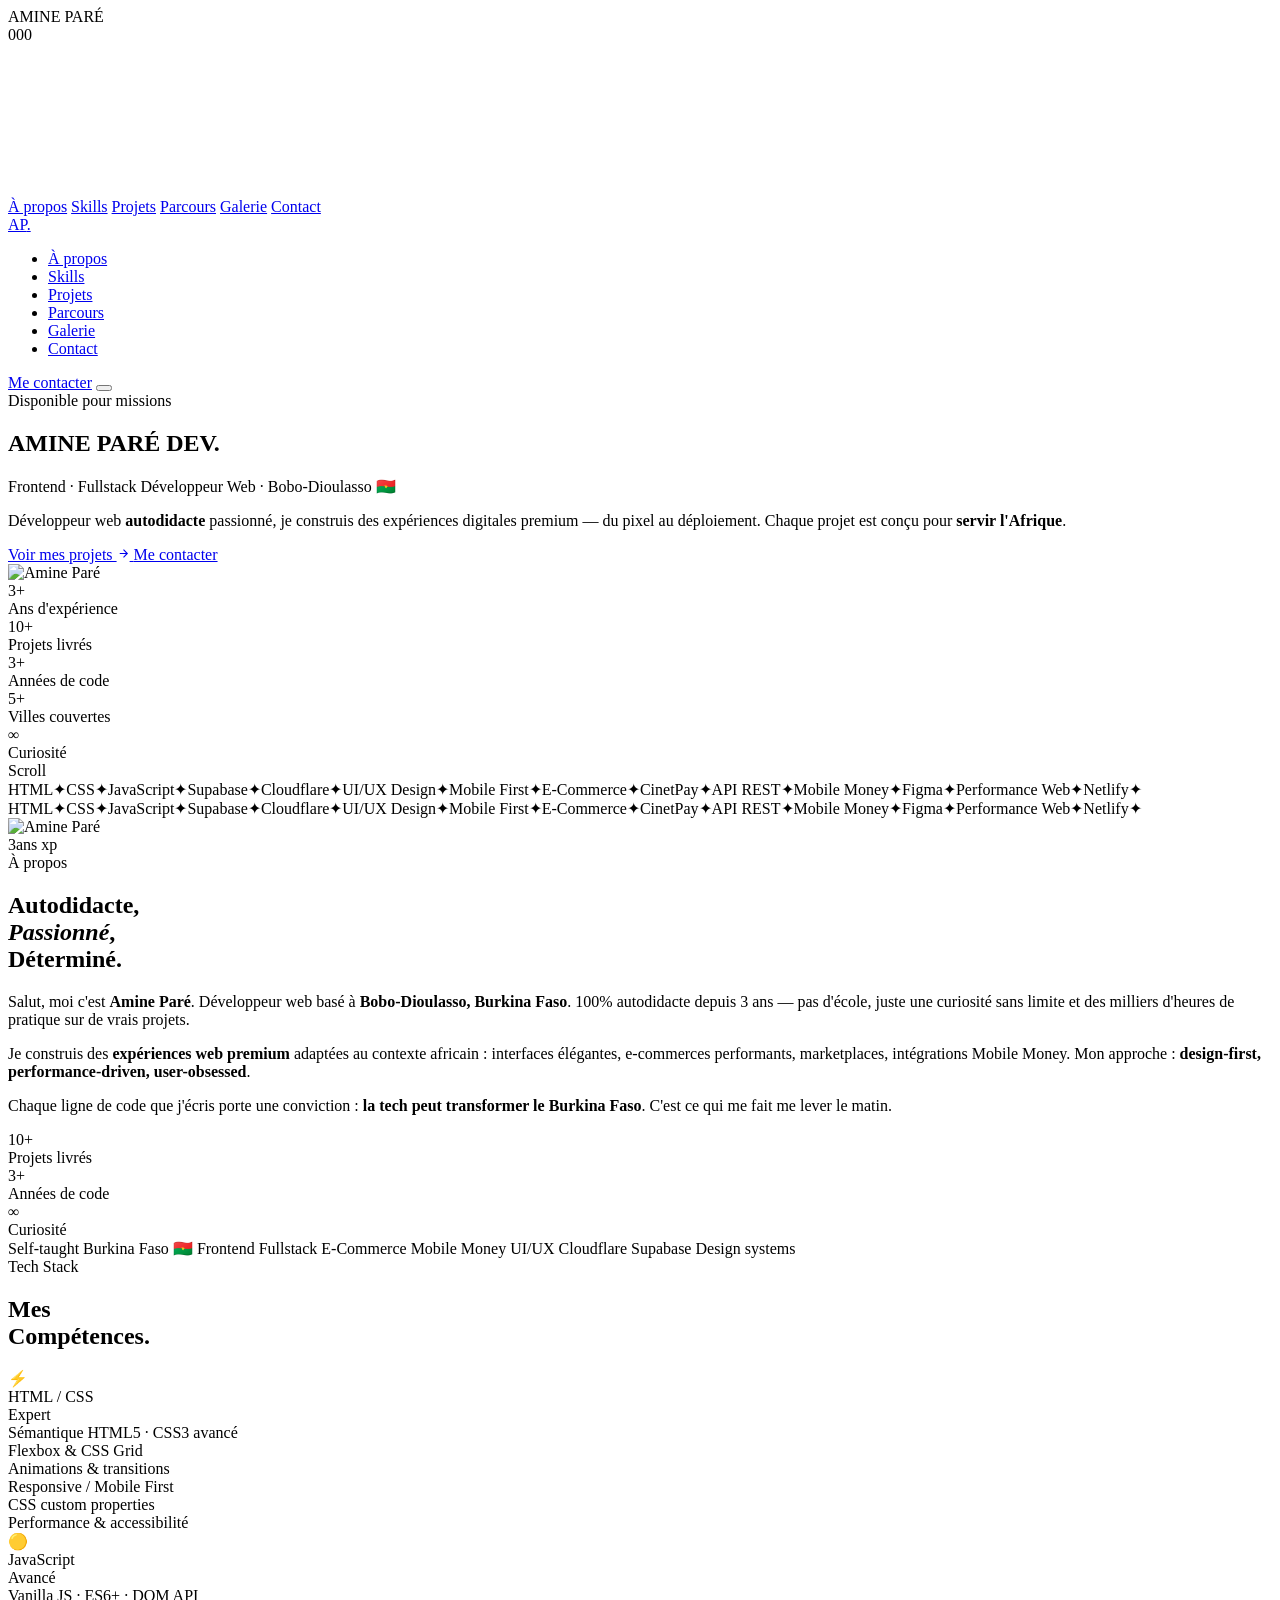
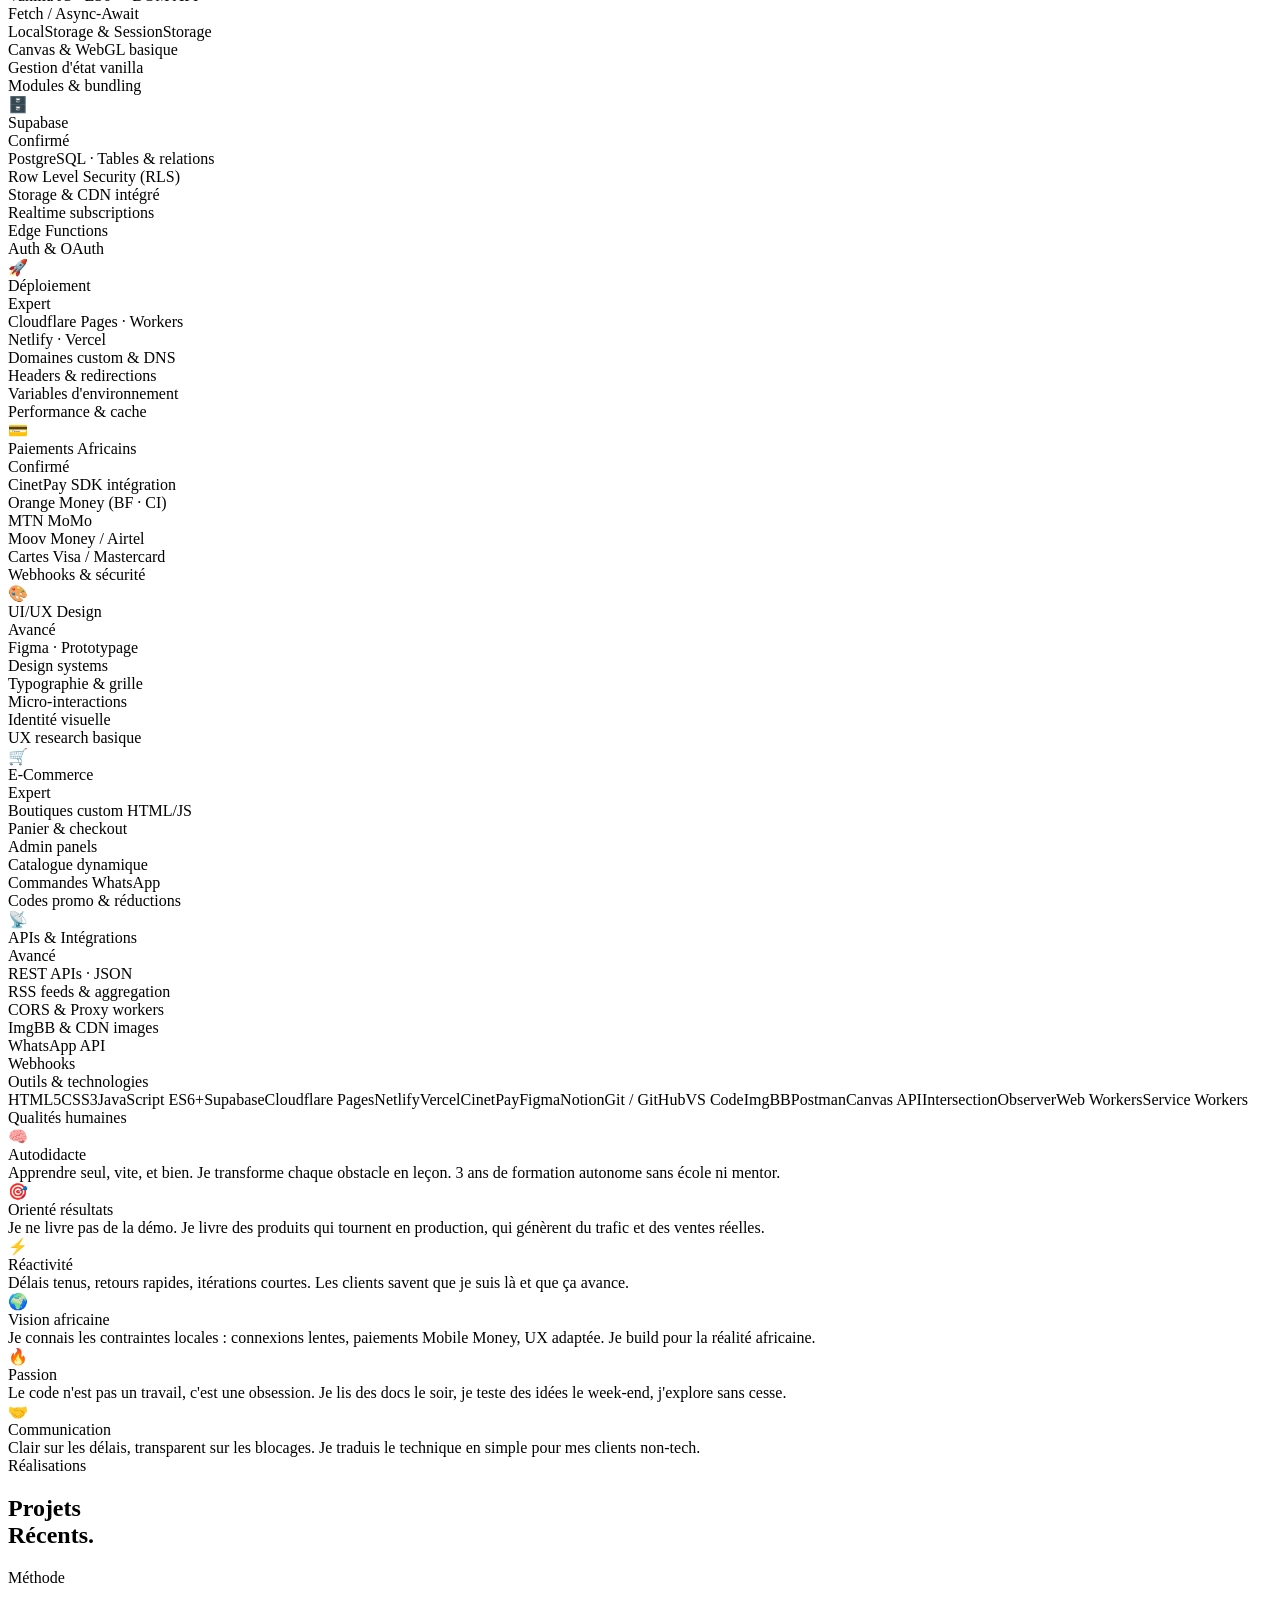
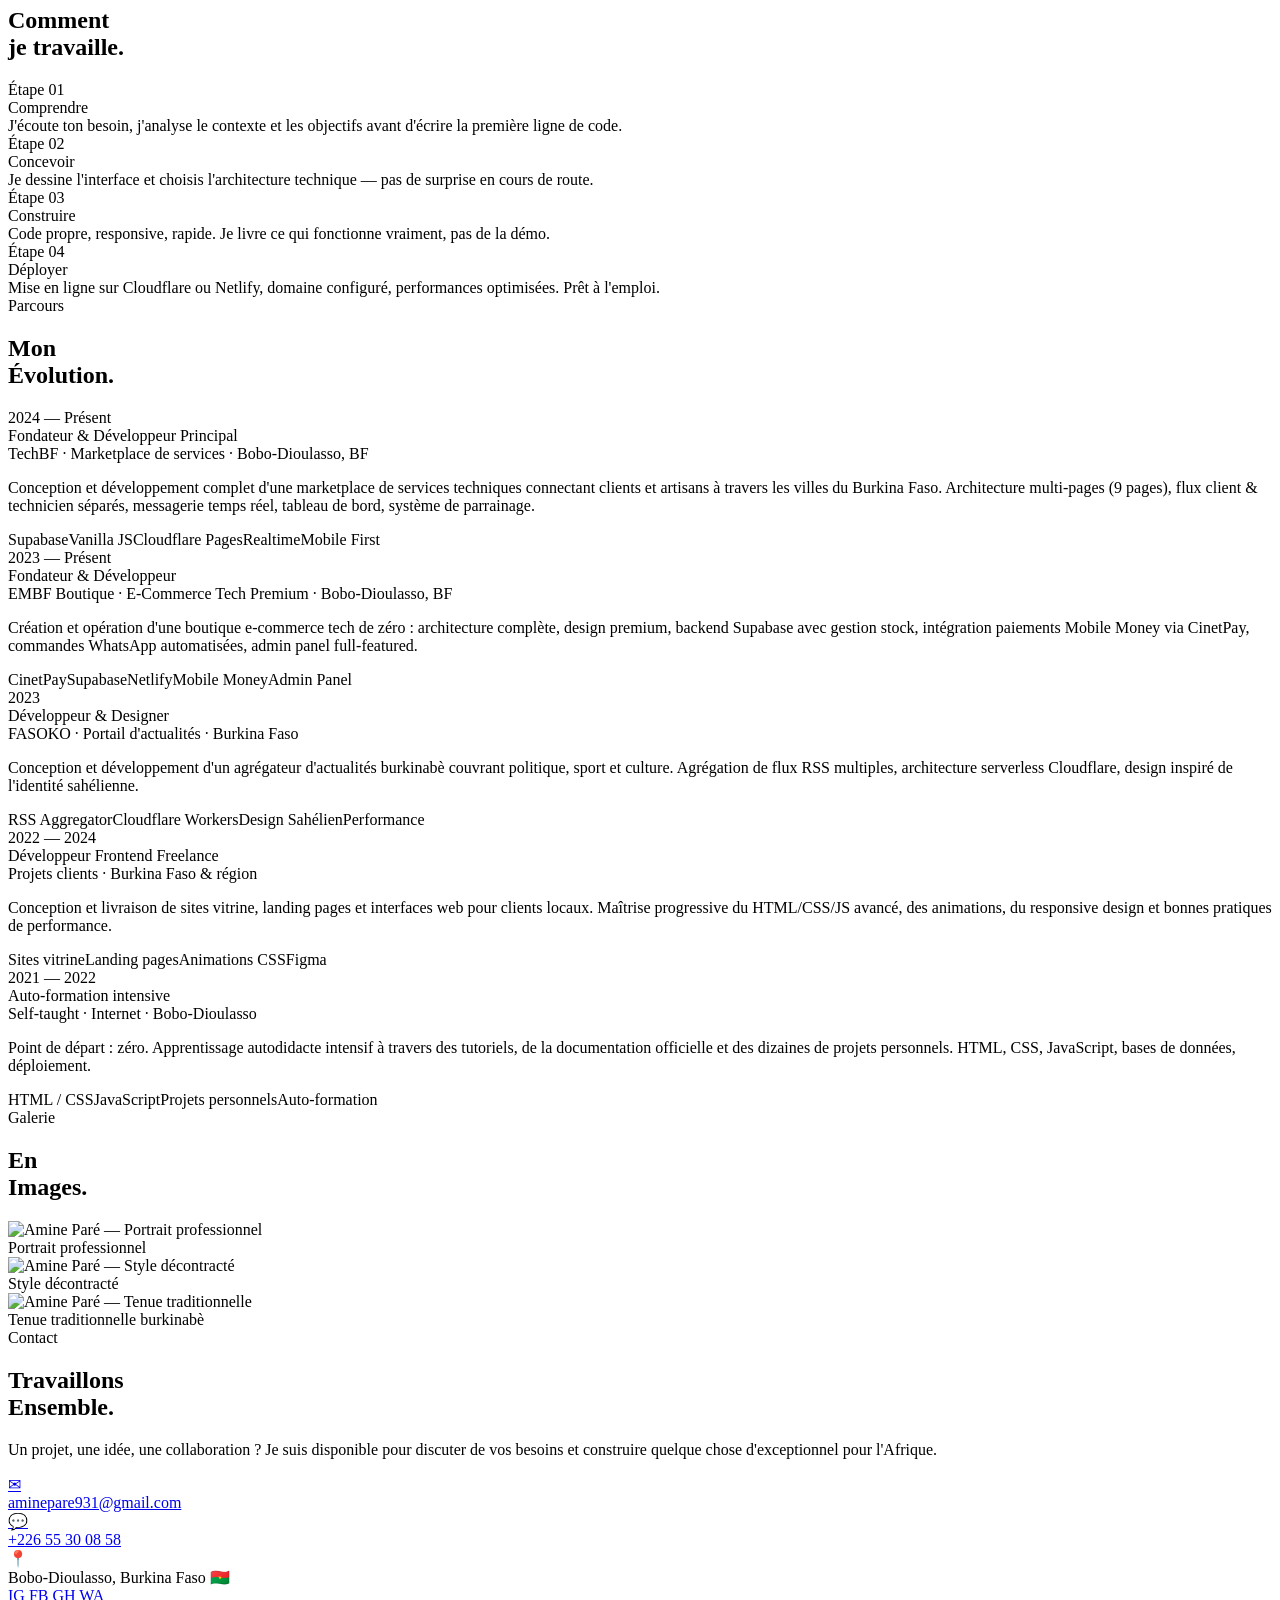
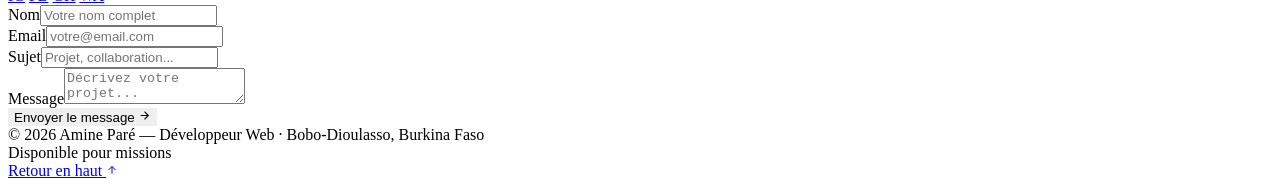
==== index.html @ 9f1f643d "Add files via upload" ====
<!DOCTYPE html>
<html lang="fr">
<head>
<meta charset="UTF-8"/>
<meta name="viewport" content="width=device-width, initial-scale=1.0"/>
<title>Amine Paré — Développeur Web · Bobo-Dioulasso</title>
<link rel="preconnect" href="https://fonts.googleapis.com">
<link href="https://fonts.googleapis.com/css2?family=Bebas+Neue&family=Cabinet+Grotesk:wght@400;700;800;900&family=DM+Mono:wght@400;500&display=swap" rel="stylesheet">
<link rel="stylesheet" href="css/style.css"/>
</head>
<body>

<!-- PROGRESS BAR -->
<div id="progress-bar"></div>

<!-- LOADER -->
<div id="loader">
  <div class="loader-name"><span>AMINE</span><span>&nbsp;PARÉ</span></div>
  <div class="loader-bar-wrap"><div class="loader-bar"></div></div>
  <div class="loader-num" id="loader-num">000</div>
</div>

<!-- VIDEO BG -->
<video id="video-bg" autoplay loop muted playsinline preload="auto">
  <source src="assets/bg.mp4" type="video/mp4"/>
</video>
<div id="video-overlay"></div>

<!-- MOBILE MENU -->
<div class="nav-mobile-menu" id="mobile-menu">
  <a href="#about" class="mob-link">À propos</a>
  <a href="#skills" class="mob-link">Skills</a>
  <a href="#projects" class="mob-link">Projets</a>
  <a href="#experience" class="mob-link">Parcours</a>
  <a href="#galerie" class="mob-link">Galerie</a>
  <a href="#contact" class="mob-link">Contact</a>
</div>

<!-- NAV -->
<nav id="navbar">
  <a href="#hero" class="nav-logo">AP<span>.</span></a>
  <ul class="nav-links">
    <li><a href="#about">À propos</a></li>
    <li><a href="#skills">Skills</a></li>
    <li><a href="#projects">Projets</a></li>
    <li><a href="#experience">Parcours</a></li>
    <li><a href="#galerie">Galerie</a></li>
    <li><a href="#contact">Contact</a></li>
  </ul>
  <a href="#contact" class="nav-cta">Me contacter</a>
  <button class="nav-hamburger" id="hamburger" aria-label="Menu">
    <span></span><span></span><span></span>
  </button>
</nav>

<!-- ══════════ HERO ══════════ -->
<section id="hero">
  <div class="hero-bg-grid"></div>
  <div class="hero-left">
    <div class="hero-chip"><span class="dot-pulse"></span>Disponible pour missions</div>
    <h1 class="hero-title">
      <span class="hero-title-line"><span class="hero-title-inner">AMINE</span></span>
      <span class="hero-title-line"><span class="hero-title-inner">PARÉ</span></span>
      <span class="hero-title-line"><span class="hero-title-inner">DEV.</span></span>
    </h1>
    <div class="hero-role">
      <span class="rtag">Frontend · Fullstack</span>
      Développeur Web · Bobo-Dioulasso 🇧🇫
    </div>
    <p class="hero-desc">
      Développeur web <b>autodidacte</b> passionné, je construis des expériences digitales premium — du pixel au déploiement. Chaque projet est conçu pour <b>servir l'Afrique</b>.
    </p>
    <div class="hero-ctas">
      <a href="#projects" class="btn-primary">
        Voir mes projets
        <svg width="13" height="13" fill="none" stroke="currentColor" stroke-width="2" viewBox="0 0 24 24"><path d="M5 12h14M12 5l7 7-7 7"/></svg>
      </a>
      <a href="#contact" class="btn-secondary">Me contacter</a>
    </div>
  </div>
  <div class="hero-right">
    <div class="hero-frame">
      <img src="assets/hero.jpg" alt="Amine Paré"/>
    </div>
  </div>
  <div class="hero-badge-float">
    <div class="hero-badge-num">3+</div>
    <div class="hero-badge-label">Ans d'expérience</div>
  </div>
  <div class="hero-stats">
    <div class="stat"><div class="num">10<span>+</span></div><div class="lbl">Projets livrés</div></div>
    <div class="stat"><div class="num">3<span>+</span></div><div class="lbl">Années de code</div></div>
    <div class="stat"><div class="num">5<span>+</span></div><div class="lbl">Villes couvertes</div></div>
    <div class="stat"><div class="num">∞</div><div class="lbl">Curiosité</div></div>
  </div>
  <div class="hero-scroll"><span>Scroll</span><div class="scroll-line"></div></div>
</section>

<!-- MARQUEE -->
<div class="marquee-wrap">
  <div class="marquee-track">
    <span>HTML</span><span class="sep">✦</span><span>CSS</span><span class="sep">✦</span><span>JavaScript</span><span class="sep">✦</span><span>Supabase</span><span class="sep">✦</span><span>Cloudflare</span><span class="sep">✦</span><span>UI/UX Design</span><span class="sep">✦</span><span>Mobile First</span><span class="sep">✦</span><span>E-Commerce</span><span class="sep">✦</span><span>CinetPay</span><span class="sep">✦</span><span>API REST</span><span class="sep">✦</span><span>Mobile Money</span><span class="sep">✦</span><span>Figma</span><span class="sep">✦</span><span>Performance Web</span><span class="sep">✦</span><span>Netlify</span><span class="sep">✦</span>
    <span>HTML</span><span class="sep">✦</span><span>CSS</span><span class="sep">✦</span><span>JavaScript</span><span class="sep">✦</span><span>Supabase</span><span class="sep">✦</span><span>Cloudflare</span><span class="sep">✦</span><span>UI/UX Design</span><span class="sep">✦</span><span>Mobile First</span><span class="sep">✦</span><span>E-Commerce</span><span class="sep">✦</span><span>CinetPay</span><span class="sep">✦</span><span>API REST</span><span class="sep">✦</span><span>Mobile Money</span><span class="sep">✦</span><span>Figma</span><span class="sep">✦</span><span>Performance Web</span><span class="sep">✦</span><span>Netlify</span><span class="sep">✦</span>
  </div>
</div>

<!-- ══════════ ABOUT ══════════ -->
<section id="about">
  <div class="about-grid">
    <div class="about-photo-wrap rv">
      <img class="about-photo-main" src="assets/about1.jpg" alt="Amine Paré"/>
      <div class="about-photo-deco"></div>
      <div class="about-badge"><span class="bn">3</span><span class="bl">ans xp</span></div>
    </div>
    <div class="about-text rv">
      <div class="section-label">À propos</div>
      <h2>Autodidacte,<br><em>Passionné</em>,<br>Déterminé.</h2>
      <p class="about-bio">Salut, moi c'est <strong>Amine Paré</strong>. Développeur web basé à <strong>Bobo-Dioulasso, Burkina Faso</strong>. <span class="pill">100% autodidacte</span> depuis 3 ans — pas d'école, juste une curiosité sans limite et des milliers d'heures de pratique sur de vrais projets.</p>
      <p class="about-bio">Je construis des <strong>expériences web premium</strong> adaptées au contexte africain : interfaces élégantes, e-commerces performants, marketplaces, intégrations Mobile Money. Mon approche : <strong>design-first, performance-driven, user-obsessed</strong>.</p>
      <p class="about-bio">Chaque ligne de code que j'écris porte une conviction : <strong>la tech peut transformer le Burkina Faso</strong>. C'est ce qui me fait me lever le matin.</p>
      <div class="about-stats">
        <div><div class="about-stat-num">10+</div><div class="about-stat-label">Projets livrés</div></div>
        <div><div class="about-stat-num">3+</div><div class="about-stat-label">Années de code</div></div>
        <div><div class="about-stat-num">∞</div><div class="about-stat-label">Curiosité</div></div>
      </div>
      <div class="about-tags">
        <span class="about-tag">Self-taught</span>
        <span class="about-tag">Burkina Faso 🇧🇫</span>
        <span class="about-tag">Frontend</span>
        <span class="about-tag">Fullstack</span>
        <span class="about-tag">E-Commerce</span>
        <span class="about-tag">Mobile Money</span>
        <span class="about-tag">UI/UX</span>
        <span class="about-tag">Cloudflare</span>
        <span class="about-tag">Supabase</span>
        <span class="about-tag">Design systems</span>
      </div>
    </div>
  </div>
</section>

<!-- ══════════ SKILLS ══════════ -->
<section id="skills">
  <div class="rv">
    <div class="section-label">Tech Stack</div>
    <h2 class="section-title">Mes<br>Compétences.</h2>
  </div>
  <div class="skills-grid">
    <div class="sk rv"><span class="sk-ic">⚡</span><div class="sk-n">HTML / CSS</div><div class="sk-level">Expert</div><div class="sk-l">Sémantique HTML5 · CSS3 avancé<br>Flexbox & CSS Grid<br>Animations & transitions<br>Responsive / Mobile First<br>CSS custom properties<br>Performance & accessibilité</div><div class="sk-bar-wrap"><div class="sk-bar" style="--w:95%"></div></div></div>
    <div class="sk rv"><span class="sk-ic">🟡</span><div class="sk-n">JavaScript</div><div class="sk-level">Avancé</div><div class="sk-l">Vanilla JS · ES6+ · DOM API<br>Fetch / Async-Await<br>LocalStorage & SessionStorage<br>Canvas & WebGL basique<br>Gestion d'état vanilla<br>Modules & bundling</div><div class="sk-bar-wrap"><div class="sk-bar" style="--w:87%"></div></div></div>
    <div class="sk rv"><span class="sk-ic">🗄️</span><div class="sk-n">Supabase</div><div class="sk-level">Confirmé</div><div class="sk-l">PostgreSQL · Tables & relations<br>Row Level Security (RLS)<br>Storage & CDN intégré<br>Realtime subscriptions<br>Edge Functions<br>Auth & OAuth</div><div class="sk-bar-wrap"><div class="sk-bar" style="--w:82%"></div></div></div>
    <div class="sk rv"><span class="sk-ic">🚀</span><div class="sk-n">Déploiement</div><div class="sk-level">Expert</div><div class="sk-l">Cloudflare Pages · Workers<br>Netlify · Vercel<br>Domaines custom & DNS<br>Headers & redirections<br>Variables d'environnement<br>Performance & cache</div><div class="sk-bar-wrap"><div class="sk-bar" style="--w:91%"></div></div></div>
    <div class="sk rv"><span class="sk-ic">💳</span><div class="sk-n">Paiements Africains</div><div class="sk-level">Confirmé</div><div class="sk-l">CinetPay SDK intégration<br>Orange Money (BF · CI)<br>MTN MoMo<br>Moov Money / Airtel<br>Cartes Visa / Mastercard<br>Webhooks & sécurité</div><div class="sk-bar-wrap"><div class="sk-bar" style="--w:79%"></div></div></div>
    <div class="sk rv"><span class="sk-ic">🎨</span><div class="sk-n">UI/UX Design</div><div class="sk-level">Avancé</div><div class="sk-l">Figma · Prototypage<br>Design systems<br>Typographie & grille<br>Micro-interactions<br>Identité visuelle<br>UX research basique</div><div class="sk-bar-wrap"><div class="sk-bar" style="--w:84%"></div></div></div>
    <div class="sk rv"><span class="sk-ic">🛒</span><div class="sk-n">E-Commerce</div><div class="sk-level">Expert</div><div class="sk-l">Boutiques custom HTML/JS<br>Panier & checkout<br>Admin panels<br>Catalogue dynamique<br>Commandes WhatsApp<br>Codes promo & réductions</div><div class="sk-bar-wrap"><div class="sk-bar" style="--w:92%"></div></div></div>
    <div class="sk rv"><span class="sk-ic">📡</span><div class="sk-n">APIs & Intégrations</div><div class="sk-level">Avancé</div><div class="sk-l">REST APIs · JSON<br>RSS feeds & aggregation<br>CORS & Proxy workers<br>ImgBB & CDN images<br>WhatsApp API<br>Webhooks</div><div class="sk-bar-wrap"><div class="sk-bar" style="--w:83%"></div></div></div>
  </div>
  <div class="tools-section rv">
    <div class="tools-title">Outils & technologies</div>
    <div class="tools-grid">
      <span class="tool-pill featured">HTML5</span><span class="tool-pill featured">CSS3</span><span class="tool-pill featured">JavaScript ES6+</span><span class="tool-pill featured">Supabase</span><span class="tool-pill featured">Cloudflare Pages</span><span class="tool-pill">Netlify</span><span class="tool-pill">Vercel</span><span class="tool-pill featured">CinetPay</span><span class="tool-pill">Figma</span><span class="tool-pill">Notion</span><span class="tool-pill">Git / GitHub</span><span class="tool-pill">VS Code</span><span class="tool-pill">ImgBB</span><span class="tool-pill">Postman</span><span class="tool-pill">Canvas API</span><span class="tool-pill">IntersectionObserver</span><span class="tool-pill">Web Workers</span><span class="tool-pill">Service Workers</span>
    </div>
  </div>
  <div class="tools-section rv">
    <div class="tools-title">Qualités humaines</div>
    <div class="soft-grid">
      <div class="soft-card rv"><div class="soft-ic">🧠</div><div class="soft-name">Autodidacte</div><div class="soft-desc">Apprendre seul, vite, et bien. Je transforme chaque obstacle en leçon. 3 ans de formation autonome sans école ni mentor.</div></div>
      <div class="soft-card rv"><div class="soft-ic">🎯</div><div class="soft-name">Orienté résultats</div><div class="soft-desc">Je ne livre pas de la démo. Je livre des produits qui tournent en production, qui génèrent du trafic et des ventes réelles.</div></div>
      <div class="soft-card rv"><div class="soft-ic">⚡</div><div class="soft-name">Réactivité</div><div class="soft-desc">Délais tenus, retours rapides, itérations courtes. Les clients savent que je suis là et que ça avance.</div></div>
      <div class="soft-card rv"><div class="soft-ic">🌍</div><div class="soft-name">Vision africaine</div><div class="soft-desc">Je connais les contraintes locales : connexions lentes, paiements Mobile Money, UX adaptée. Je build pour la réalité africaine.</div></div>
      <div class="soft-card rv"><div class="soft-ic">🔥</div><div class="soft-name">Passion</div><div class="soft-desc">Le code n'est pas un travail, c'est une obsession. Je lis des docs le soir, je teste des idées le week-end, j'explore sans cesse.</div></div>
      <div class="soft-card rv"><div class="soft-ic">🤝</div><div class="soft-name">Communication</div><div class="soft-desc">Clair sur les délais, transparent sur les blocages. Je traduis le technique en simple pour mes clients non-tech.</div></div>
    </div>
  </div>
</section>

<!-- ══════════ PROJECTS ══════════ -->
<section id="projects">
  <div class="projects-header">
    <div class="rv">
      <div class="section-label">Réalisations</div>
      <h2 class="section-title">Projets<br>Récents.</h2>
    </div>
  </div>
  <!-- Les projets sont chargés dynamiquement depuis Supabase via js/projects.js -->
  <div class="projects-grid" id="projects-grid">
    <!-- Skeleton loader pendant le chargement -->
    <div class="proj-skeleton wide"></div>
    <div class="proj-skeleton side"></div>
    <div class="proj-skeleton wide"></div>
    <div class="proj-skeleton wide"></div>
  </div>
</section>

<!-- ══════════ PROCESS ══════════ -->
<section id="process">
  <div class="rv">
    <div class="section-label">Méthode</div>
    <h2 class="section-title">Comment<br>je travaille.</h2>
  </div>
  <div class="proc-grid">
    <div class="proc-card rv"><div class="proc-step">Étape 01</div><div class="proc-title">Comprendre</div><div class="proc-desc">J'écoute ton besoin, j'analyse le contexte et les objectifs avant d'écrire la première ligne de code.</div></div>
    <div class="proc-card rv"><div class="proc-step">Étape 02</div><div class="proc-title">Concevoir</div><div class="proc-desc">Je dessine l'interface et choisis l'architecture technique — pas de surprise en cours de route.</div></div>
    <div class="proc-card rv"><div class="proc-step">Étape 03</div><div class="proc-title">Construire</div><div class="proc-desc">Code propre, responsive, rapide. Je livre ce qui fonctionne vraiment, pas de la démo.</div></div>
    <div class="proc-card rv"><div class="proc-step">Étape 04</div><div class="proc-title">Déployer</div><div class="proc-desc">Mise en ligne sur Cloudflare ou Netlify, domaine configuré, performances optimisées. Prêt à l'emploi.</div></div>
  </div>
</section>

<!-- ══════════ EXPERIENCE ══════════ -->
<section id="experience">
  <div class="rv">
    <div class="section-label">Parcours</div>
    <h2 class="section-title">Mon<br>Évolution.</h2>
  </div>
  <div class="timeline">
    <div class="timeline-item rv">
      <div class="timeline-date">2024 — Présent</div>
      <div class="timeline-role">Fondateur & Développeur Principal</div>
      <div class="timeline-company">TechBF · Marketplace de services · Bobo-Dioulasso, BF</div>
      <p class="timeline-desc">Conception et développement complet d'une marketplace de services techniques connectant clients et artisans à travers les villes du Burkina Faso. Architecture multi-pages (9 pages), flux client & technicien séparés, messagerie temps réel, tableau de bord, système de parrainage.</p>
      <div class="timeline-tags"><span class="timeline-tag">Supabase</span><span class="timeline-tag">Vanilla JS</span><span class="timeline-tag">Cloudflare Pages</span><span class="timeline-tag">Realtime</span><span class="timeline-tag">Mobile First</span></div>
    </div>
    <div class="timeline-item rv">
      <div class="timeline-date">2023 — Présent</div>
      <div class="timeline-role">Fondateur & Développeur</div>
      <div class="timeline-company">EMBF Boutique · E-Commerce Tech Premium · Bobo-Dioulasso, BF</div>
      <p class="timeline-desc">Création et opération d'une boutique e-commerce tech de zéro : architecture complète, design premium, backend Supabase avec gestion stock, intégration paiements Mobile Money via CinetPay, commandes WhatsApp automatisées, admin panel full-featured.</p>
      <div class="timeline-tags"><span class="timeline-tag">CinetPay</span><span class="timeline-tag">Supabase</span><span class="timeline-tag">Netlify</span><span class="timeline-tag">Mobile Money</span><span class="timeline-tag">Admin Panel</span></div>
    </div>
    <div class="timeline-item rv">
      <div class="timeline-date">2023</div>
      <div class="timeline-role">Développeur & Designer</div>
      <div class="timeline-company">FASOKO · Portail d'actualités · Burkina Faso</div>
      <p class="timeline-desc">Conception et développement d'un agrégateur d'actualités burkinabè couvrant politique, sport et culture. Agrégation de flux RSS multiples, architecture serverless Cloudflare, design inspiré de l'identité sahélienne.</p>
      <div class="timeline-tags"><span class="timeline-tag">RSS Aggregator</span><span class="timeline-tag">Cloudflare Workers</span><span class="timeline-tag">Design Sahélien</span><span class="timeline-tag">Performance</span></div>
    </div>
    <div class="timeline-item rv">
      <div class="timeline-date">2022 — 2024</div>
      <div class="timeline-role">Développeur Frontend Freelance</div>
      <div class="timeline-company">Projets clients · Burkina Faso & région</div>
      <p class="timeline-desc">Conception et livraison de sites vitrine, landing pages et interfaces web pour clients locaux. Maîtrise progressive du HTML/CSS/JS avancé, des animations, du responsive design et bonnes pratiques de performance.</p>
      <div class="timeline-tags"><span class="timeline-tag">Sites vitrine</span><span class="timeline-tag">Landing pages</span><span class="timeline-tag">Animations CSS</span><span class="timeline-tag">Figma</span></div>
    </div>
    <div class="timeline-item rv">
      <div class="timeline-date">2021 — 2022</div>
      <div class="timeline-role">Auto-formation intensive</div>
      <div class="timeline-company">Self-taught · Internet · Bobo-Dioulasso</div>
      <p class="timeline-desc">Point de départ : zéro. Apprentissage autodidacte intensif à travers des tutoriels, de la documentation officielle et des dizaines de projets personnels. HTML, CSS, JavaScript, bases de données, déploiement.</p>
      <div class="timeline-tags"><span class="timeline-tag">HTML / CSS</span><span class="timeline-tag">JavaScript</span><span class="timeline-tag">Projets personnels</span><span class="timeline-tag">Auto-formation</span></div>
    </div>
  </div>
</section>

<!-- ══════════ GALERIE ══════════ -->
<section id="galerie">
  <div class="rv">
    <div class="section-label">Galerie</div>
    <h2 class="section-title">En<br>Images.</h2>
  </div>
  <div class="galerie-grid">
    <div class="galerie-card rv">
      <div class="galerie-img-wrap">
        <img src="assets/hero.jpg" alt="Amine Paré — Portrait professionnel"/>
        <div class="galerie-overlay">
          <span class="galerie-label">Portrait professionnel</span>
        </div>
      </div>
    </div>
    <div class="galerie-card rv">
      <div class="galerie-img-wrap">
        <img src="assets/about1.jpg" alt="Amine Paré — Style décontracté"/>
        <div class="galerie-overlay">
          <span class="galerie-label">Style décontracté</span>
        </div>
      </div>
    </div>
    <div class="galerie-card featured rv">
      <div class="galerie-img-wrap">
        <img src="assets/about2.jpg" alt="Amine Paré — Tenue traditionnelle"/>
        <div class="galerie-overlay">
          <span class="galerie-label">Tenue traditionnelle burkinabè</span>
        </div>
      </div>
    </div>
  </div>
</section>

<!-- ══════════ CONTACT ══════════ -->
<section id="contact">
  <div class="rv">
    <div class="section-label">Contact</div>
    <h2 class="section-title">Travaillons<br>Ensemble<span style="color:var(--orange)">.</span></h2>
  </div>
  <div class="contact-grid">
    <div class="rv">
      <p class="contact-text">Un projet, une idée, une collaboration ? Je suis disponible pour discuter de vos besoins et construire quelque chose d'exceptionnel pour l'Afrique.</p>
      <div class="contact-items">
        <a href="mailto:aminepare931@gmail.com" class="contact-item"><div class="contact-item-icon">✉</div>aminepare931@gmail.com</a>
        <a href="https://wa.me/22655300858" class="contact-item"><div class="contact-item-icon">💬</div>+226 55 30 08 58</a>
        <div class="contact-item"><div class="contact-item-icon">📍</div>Bobo-Dioulasso, Burkina Faso 🇧🇫</div>
      </div>
      <div class="social-links">
        <a href="#" class="social-link">IG</a>
        <a href="#" class="social-link">FB</a>
        <a href="#" class="social-link">GH</a>
        <a href="#" class="social-link">WA</a>
      </div>
    </div>
    <div class="rv">
      <form class="contact-form" onsubmit="handleSubmit(event)">
        <div class="form-group"><label>Nom</label><input type="text" placeholder="Votre nom complet" required/></div>
        <div class="form-group"><label>Email</label><input type="email" placeholder="votre@email.com" required/></div>
        <div class="form-group"><label>Sujet</label><input type="text" placeholder="Projet, collaboration..."/></div>
        <div class="form-group"><label>Message</label><textarea placeholder="Décrivez votre projet..." required></textarea></div>
        <button type="submit" class="btn-primary form-submit" style="border:none;cursor:pointer;">
          Envoyer le message
          <svg width="13" height="13" fill="none" stroke="currentColor" stroke-width="2" viewBox="0 0 24 24"><path d="M5 12h14M12 5l7 7-7 7"/></svg>
        </button>
      </form>
    </div>
  </div>
</section>

<!-- ══════════ FOOTER ══════════ -->
<footer>
  <span class="ft-c">© 2026 Amine Paré — Développeur Web · Bobo-Dioulasso, Burkina Faso</span>
  <div class="ft-av"><span class="ft-dot"></span>Disponible pour missions</div>
  <a href="#hero" class="footer-back">Retour en haut <svg width="12" height="12" fill="none" stroke="currentColor" stroke-width="2" viewBox="0 0 24 24"><path d="M12 19V5M5 12l7-7 7 7"/></svg></a>
</footer>

<script src="js/main.js"></script>
<script src="js/projects.js"></script>
</body>
</html>
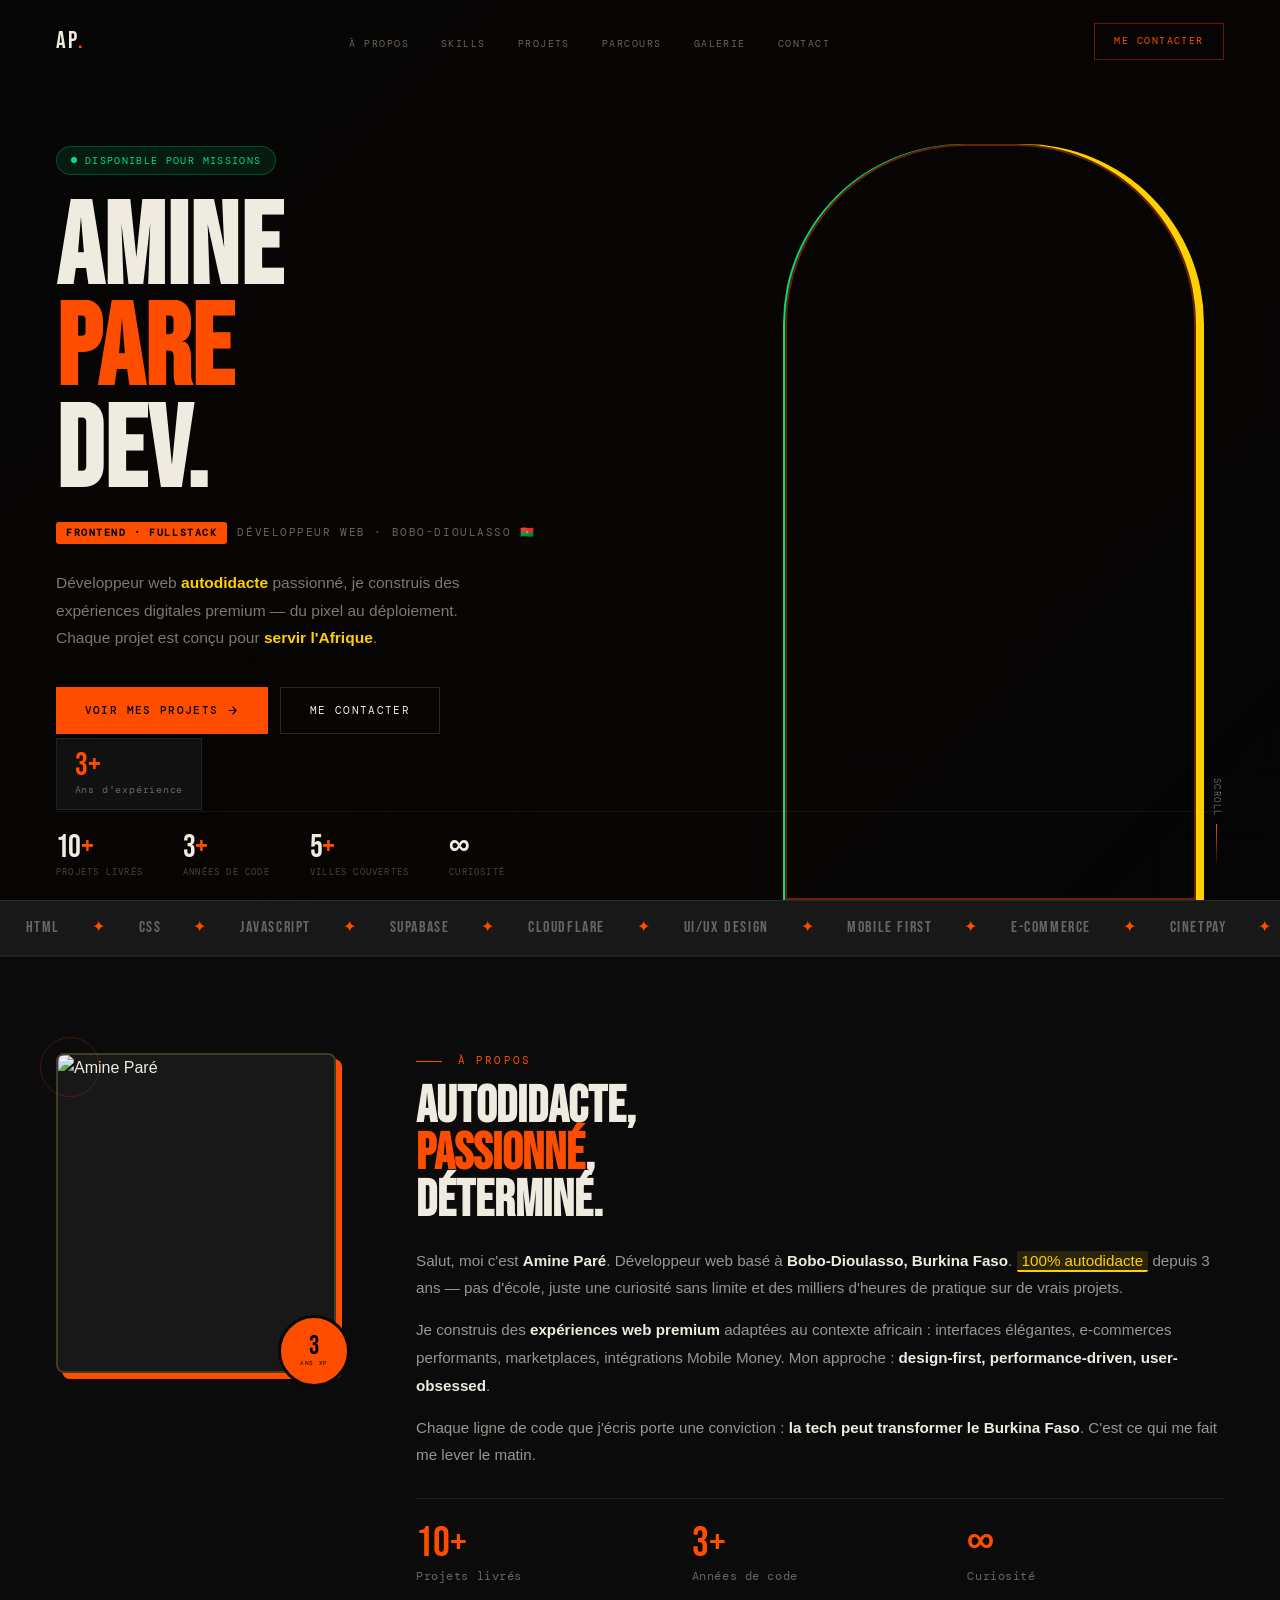
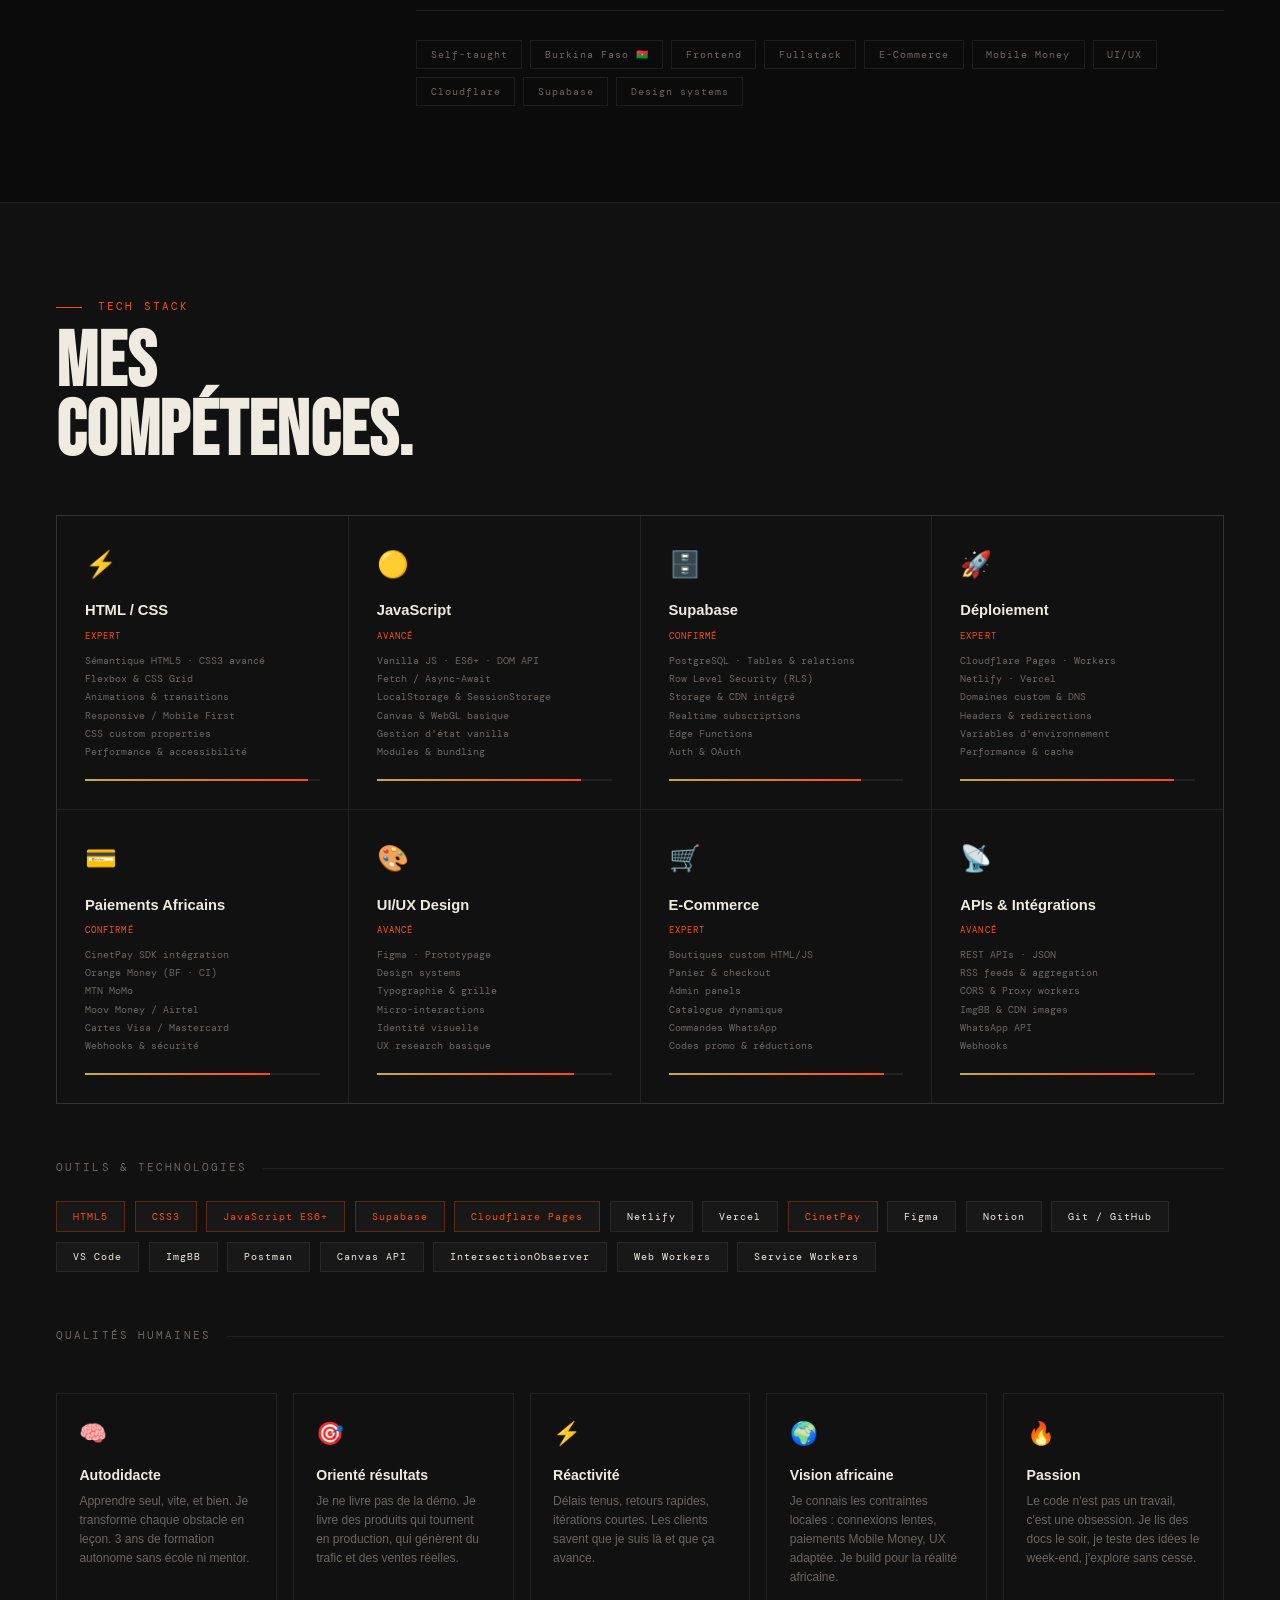
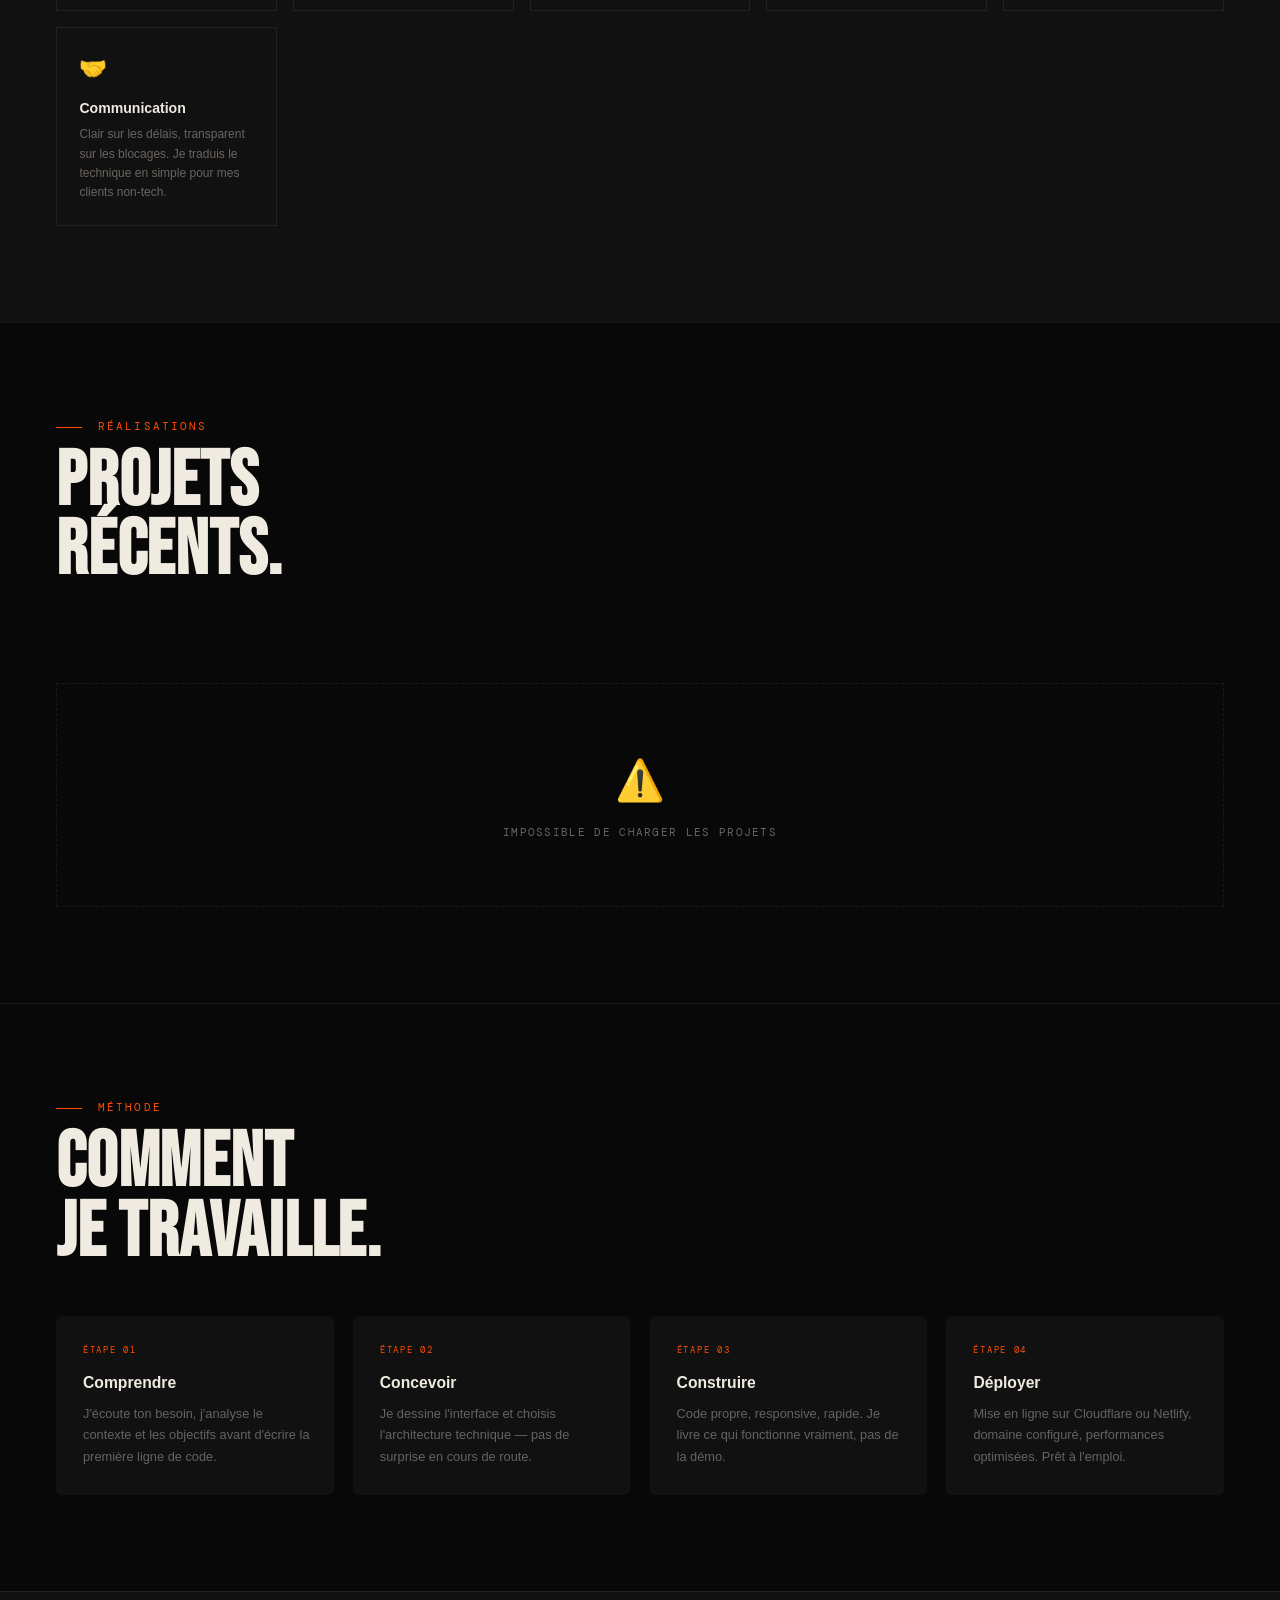
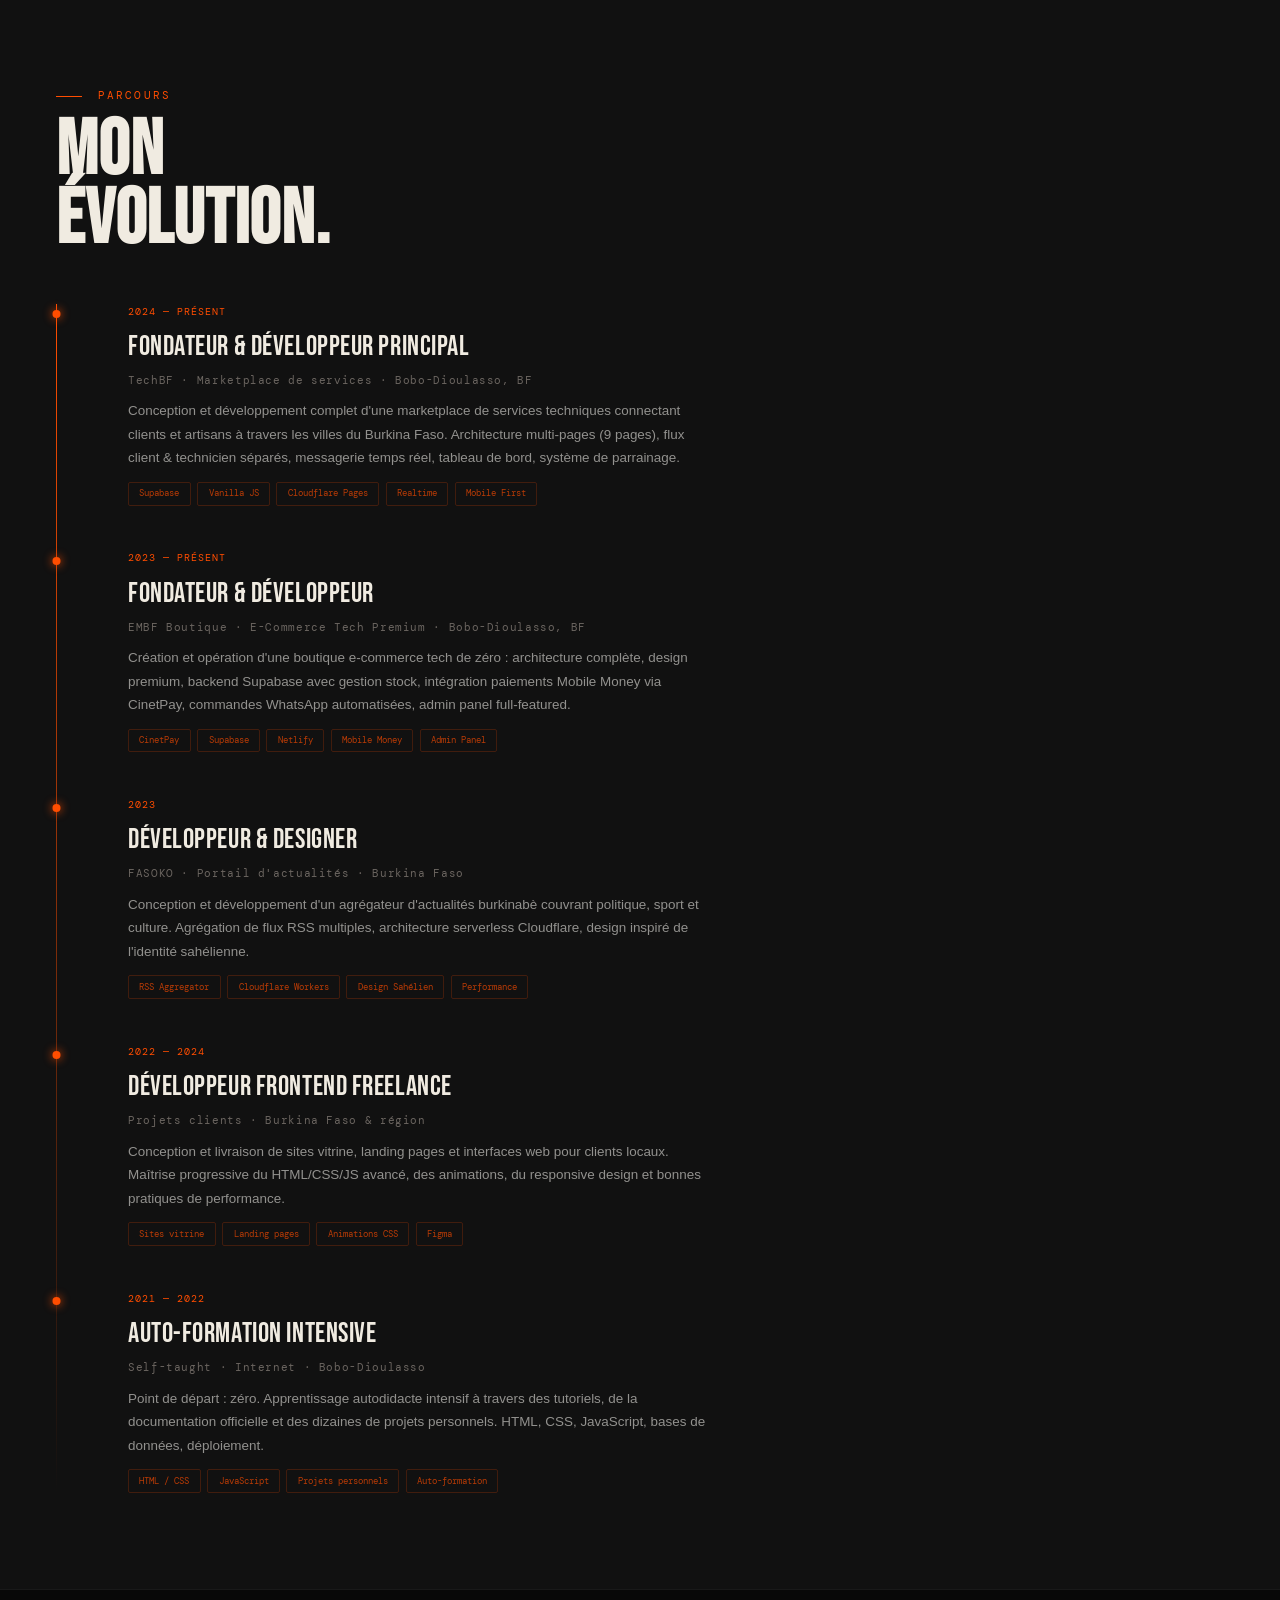
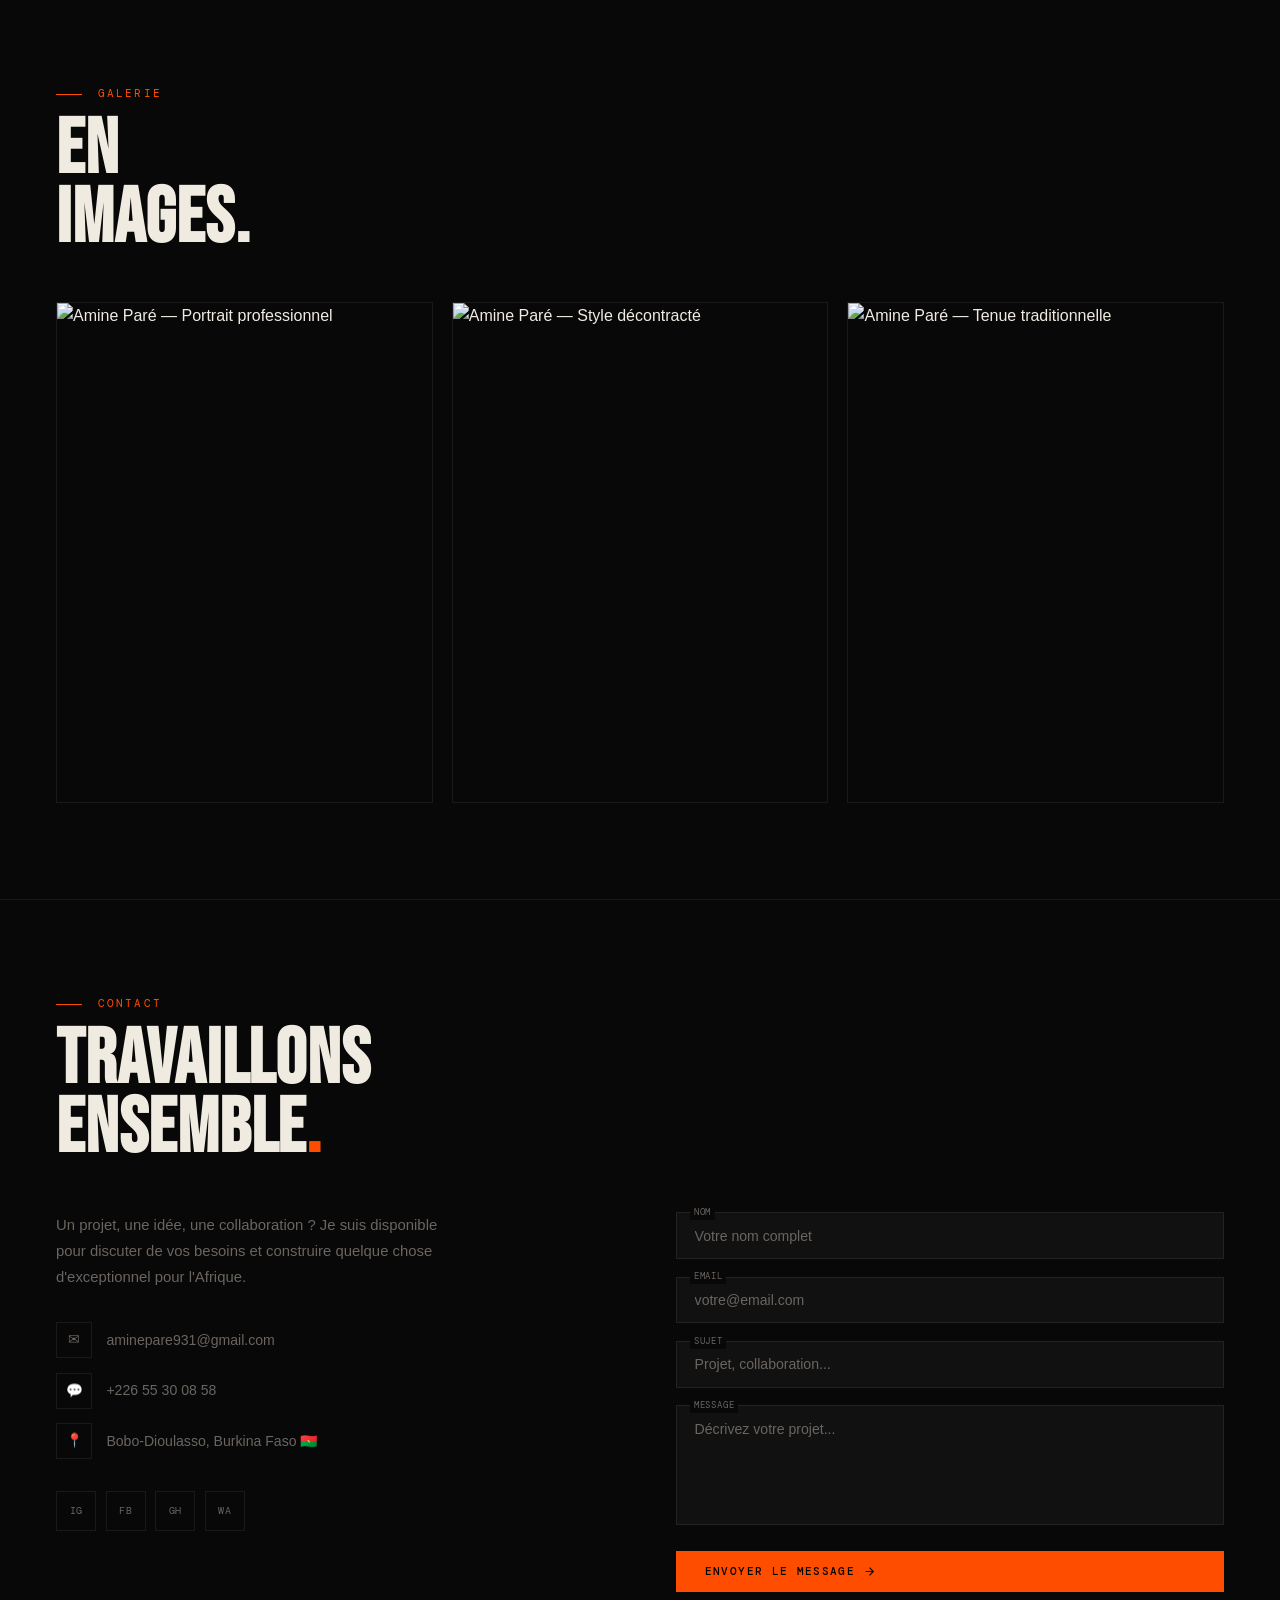
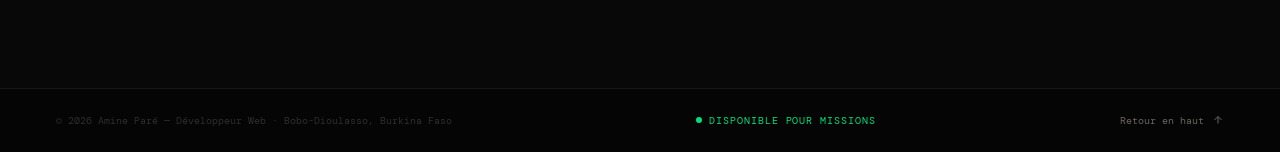
==== commit 4f832a9f: "Update index.html" ====
--- a/index.html
+++ b/index.html
@@ -6,7 +6,7 @@
 <title>Amine Paré — Développeur Web · Bobo-Dioulasso</title>
 <link rel="preconnect" href="https://fonts.googleapis.com">
 <link href="https://fonts.googleapis.com/css2?family=Bebas+Neue&family=Cabinet+Grotesk:wght@400;700;800;900&family=DM+Mono:wght@400;500&display=swap" rel="stylesheet">
-<link rel="stylesheet" href="css/style.css"/>
+<link rel="stylesheet" href="style.css"/>
 </head>
 <body>
 
@@ -328,7 +328,7 @@
   <a href="#hero" class="footer-back">Retour en haut <svg width="12" height="12" fill="none" stroke="currentColor" stroke-width="2" viewBox="0 0 24 24"><path d="M12 19V5M5 12l7-7 7 7"/></svg></a>
 </footer>
 
-<script src="js/main.js"></script>
-<script src="js/projects.js"></script>
+<script src="main.js"></script>
+<script src="Projects.js"></script>
 </body>
-</html>+</html>
--- a/style.css
+++ b/style.css
@@ -0,0 +1,367 @@
+*,*::before,*::after{box-sizing:border-box;margin:0;padding:0}
+html{scroll-behavior:smooth;font-size:16px}
+:root{
+  --bg:#080808;
+  --surface:#111111;
+  --surface2:#181818;
+  --border:rgba(255,255,255,0.07);
+  --text:#f0ebe1;
+  --muted:#6b6560;
+  --orange:#FF4D00;
+  --yellow:#FFD000;
+  --green:#00E07A;
+  --gold:#e8c97a;
+  --gold2:#c8a84b;
+  --ff-display:'Bebas Neue',sans-serif;
+  --ff-head:'Cabinet Grotesk',sans-serif;
+  --ff-mono:'DM Mono',monospace;
+  --ease-expo:cubic-bezier(0.16,1,0.3,1);
+}
+body{background:var(--bg);color:var(--text);font-family:var(--ff-head);font-weight:400;line-height:1.6;overflow-x:hidden}
+::selection{background:var(--orange);color:#000}
+::-webkit-scrollbar{width:3px}
+::-webkit-scrollbar-track{background:var(--bg)}
+::-webkit-scrollbar-thumb{background:var(--orange);border-radius:2px}
+
+/* ── PROGRESS ── */
+#progress-bar{position:fixed;top:0;left:0;height:2px;background:var(--orange);width:0%;z-index:9999;transition:width .1s;pointer-events:none}
+
+/* ── LOADER ── */
+#loader{position:fixed;inset:0;z-index:9000;background:#000;display:flex;align-items:center;justify-content:center;flex-direction:column;gap:1.5rem;transition:opacity .7s var(--ease-expo),visibility .7s}
+#loader.hidden{opacity:0;visibility:hidden;pointer-events:none}
+.loader-name{font-family:var(--ff-display);font-size:clamp(3rem,12vw,8rem);letter-spacing:.06em;color:var(--text);overflow:hidden;white-space:nowrap}
+.loader-name span{display:inline-block;animation:rise .9s var(--ease-expo) both}
+.loader-name span:nth-child(2){animation-delay:.1s;color:var(--orange)}
+.loader-bar-wrap{width:200px;height:1px;background:rgba(255,255,255,.1);position:relative;overflow:hidden}
+.loader-bar{position:absolute;top:0;left:-100%;height:100%;width:100%;background:var(--orange);animation:lfill 1.8s var(--ease-expo) .3s forwards}
+.loader-num{font-family:var(--ff-mono);font-size:.72rem;color:var(--muted);letter-spacing:.12em}
+@keyframes rise{from{transform:translateY(110%);opacity:0}to{transform:translateY(0);opacity:1}}
+@keyframes lfill{from{left:-100%}to{left:0%}}
+
+/* ── NAV ── */
+nav{position:fixed;top:0;left:0;right:0;z-index:500;padding:1.4rem 3.5rem;display:flex;align-items:center;justify-content:space-between;transition:background .4s,padding .4s;gap:1rem}
+nav.scrolled{background:rgba(8,8,8,.92);backdrop-filter:blur(20px);padding:1rem 3.5rem;border-bottom:1px solid var(--border)}
+.nav-logo{font-family:var(--ff-display);font-size:1.5rem;letter-spacing:.1em;color:var(--text);text-decoration:none;flex-shrink:0}
+.nav-logo span{color:var(--orange)}
+.nav-links{display:flex;gap:2rem;list-style:none;flex-wrap:nowrap}
+.nav-links a{font-family:var(--ff-mono);font-size:.65rem;letter-spacing:.14em;text-transform:uppercase;color:var(--muted);text-decoration:none;position:relative;transition:color .3s;white-space:nowrap}
+.nav-links a::after{content:'';position:absolute;bottom:-4px;left:0;width:0;height:1px;background:var(--orange);transition:width .3s var(--ease-expo)}
+.nav-links a:hover{color:var(--text)}
+.nav-links a:hover::after{width:100%}
+.nav-cta{font-family:var(--ff-mono);font-size:.65rem;letter-spacing:.14em;text-transform:uppercase;color:var(--orange);text-decoration:none;border:1px solid rgba(255,77,0,.35);padding:.55rem 1.2rem;transition:background .3s,color .3s;flex-shrink:0;white-space:nowrap}
+.nav-cta:hover{background:var(--orange);color:#000}
+.nav-hamburger{display:none;flex-direction:column;gap:5px;background:none;border:none;cursor:pointer;padding:4px}
+.nav-hamburger span{display:block;width:22px;height:1.5px;background:var(--text);transition:all .3s;transform-origin:center}
+.nav-hamburger.open span:nth-child(1){transform:translateY(6.5px) rotate(45deg)}
+.nav-hamburger.open span:nth-child(2){opacity:0;transform:scaleX(0)}
+.nav-hamburger.open span:nth-child(3){transform:translateY(-6.5px) rotate(-45deg)}
+
+/* Mobile menu drawer */
+.nav-mobile-menu{position:fixed;top:0;left:0;right:0;bottom:0;background:rgba(8,8,8,.98);z-index:490;display:flex;flex-direction:column;align-items:center;justify-content:center;gap:2.5rem;opacity:0;visibility:hidden;transition:opacity .4s,visibility .4s}
+.nav-mobile-menu.open{opacity:1;visibility:visible}
+.nav-mobile-menu a{font-family:var(--ff-display);font-size:clamp(2rem,8vw,3rem);letter-spacing:.06em;color:var(--muted);text-decoration:none;transition:color .2s}
+.nav-mobile-menu a:hover{color:var(--orange)}
+
+/* ── CANVAS ── */
+#video-bg{position:fixed;inset:0;z-index:0;width:100%;height:100%;object-fit:cover;pointer-events:none}
+#video-overlay{position:fixed;inset:0;z-index:0;background:linear-gradient(135deg,rgba(8,8,8,0.88) 0%,rgba(8,6,4,0.82) 50%,rgba(8,8,8,0.90) 100%);pointer-events:none}
+
+/* ── HERO ── */
+#hero{position:relative;z-index:1;min-height:100vh;display:grid;grid-template-columns:1fr 40%;align-items:center;padding:0 3.5rem;overflow:hidden}
+.hero-bg-grid{position:absolute;inset:0;z-index:0;background-image:linear-gradient(rgba(255,77,0,.022) 1px,transparent 1px),linear-gradient(90deg,rgba(255,77,0,.022) 1px,transparent 1px);background-size:64px 64px;mask-image:radial-gradient(ellipse 80% 80% at 50% 50%,black,transparent)}
+.hero-left{z-index:1;padding:120px 0 140px;display:flex;flex-direction:column;justify-content:center;opacity:0;animation:fadeup .8s var(--ease-expo) 2.2s forwards}
+.hero-chip{display:inline-flex;align-items:center;gap:8px;background:rgba(0,224,122,.1);border:1px solid rgba(0,224,122,.25);color:var(--green);font-family:var(--ff-mono);font-size:.6rem;letter-spacing:.14em;text-transform:uppercase;padding:6px 14px;border-radius:100px;margin-bottom:24px;width:fit-content}
+.dot-pulse{width:6px;height:6px;background:var(--green);border-radius:50%;animation:dotpulse 1.5s infinite;flex-shrink:0}
+@keyframes dotpulse{0%,100%{opacity:1}50%{opacity:.2}}
+.hero-title{font-family:var(--ff-display);font-size:clamp(4rem,9vw,10rem);line-height:.88;letter-spacing:.01em;margin-bottom:1.2rem}
+.hero-title-line{display:block;overflow:hidden}
+.hero-title-inner{display:block;opacity:0;transform:translateY(100%);animation:rise 1s var(--ease-expo) forwards}
+.hero-title-line:nth-child(1) .hero-title-inner{animation-delay:2.2s}
+.hero-title-line:nth-child(2) .hero-title-inner{animation-delay:2.35s;color:var(--orange)}
+.hero-title-line:nth-child(3) .hero-title-inner{animation-delay:2.5s}
+.hero-role{font-family:var(--ff-mono);font-size:.7rem;letter-spacing:.14em;text-transform:uppercase;color:var(--muted);margin-bottom:1.6rem;display:flex;align-items:center;gap:10px;flex-wrap:wrap}
+.rtag{background:var(--orange);color:#000;padding:3px 10px;border-radius:3px;font-weight:700;font-size:.6rem}
+.hero-desc{max-width:460px;font-size:.97rem;line-height:1.78;color:rgba(240,235,225,.5);margin-bottom:2.2rem}
+.hero-desc b{color:var(--yellow)}
+.hero-ctas{display:flex;gap:12px;flex-wrap:wrap}
+.btn-primary{display:inline-flex;align-items:center;gap:8px;background:var(--orange);color:#000;font-family:var(--ff-mono);font-weight:500;font-size:.7rem;letter-spacing:.12em;text-transform:uppercase;text-decoration:none;padding:.85rem 1.8rem;border:none;cursor:pointer;position:relative;overflow:hidden;transition:transform .2s,box-shadow .2s}
+.btn-primary:hover{transform:translate(-3px,-3px);box-shadow:5px 5px 0 var(--yellow)}
+.btn-secondary{display:inline-flex;align-items:center;gap:8px;color:var(--text);font-family:var(--ff-mono);font-size:.7rem;letter-spacing:.12em;text-transform:uppercase;text-decoration:none;padding:.85rem 1.8rem;border:1.5px solid rgba(240,235,225,.15);transition:border-color .3s,transform .2s;cursor:pointer}
+.btn-secondary:hover{border-color:rgba(255,77,0,.5);color:var(--orange);transform:translateY(-2px)}
+.hero-right{z-index:1;display:flex;align-items:flex-end;justify-content:center;overflow:hidden;align-self:stretch}
+.hero-frame{width:88%;height:84vh;max-height:800px;min-height:420px;border-radius:180px 180px 0 0;overflow:hidden;border:2px solid rgba(255,77,0,.4);box-shadow:8px 0 0 var(--yellow),-2px 0 0 var(--green);animation:float 4s ease-in-out infinite;align-self:flex-end}
+.hero-frame img{width:100%;height:100%;object-fit:cover;object-position:top center}
+@keyframes float{0%,100%{transform:translateY(0)}50%{transform:translateY(-12px)}}
+.hero-badge-float{position:absolute;bottom:90px;left:3.5rem;background:var(--surface);border:1px solid var(--border);padding:.7rem 1.1rem;backdrop-filter:blur(10px);z-index:2}
+.hero-badge-num{font-family:var(--ff-display);font-size:2rem;color:var(--orange);line-height:1}
+.hero-badge-label{font-size:.62rem;color:var(--muted);letter-spacing:.08em;font-family:var(--ff-mono)}
+.hero-stats{position:absolute;bottom:0;left:3.5rem;right:3.5rem;display:flex;gap:40px;flex-wrap:wrap;border-top:1px solid rgba(240,235,225,.06);padding:20px 0;z-index:2}
+.stat .num{font-family:var(--ff-display);font-size:2rem;line-height:1;letter-spacing:-.02em}
+.stat .num span{color:var(--orange)}
+.stat .lbl{font-family:var(--ff-mono);font-size:.54rem;text-transform:uppercase;letter-spacing:.14em;color:rgba(240,235,225,.28);margin-top:2px}
+.hero-scroll{position:absolute;bottom:2rem;right:3.5rem;display:flex;flex-direction:column;align-items:center;gap:.5rem;z-index:2}
+.hero-scroll span{font-family:var(--ff-mono);font-size:.58rem;letter-spacing:.15em;color:var(--muted);text-transform:uppercase;writing-mode:vertical-rl}
+.scroll-line{width:1px;height:44px;background:linear-gradient(to bottom,var(--orange),transparent);animation:scrollpulse 2s ease-in-out infinite}
+@keyframes scrollpulse{0%,100%{opacity:1;transform:scaleY(1)}50%{opacity:.3;transform:scaleY(.5)}}
+@keyframes fadeup{from{opacity:0;transform:translateY(24px)}to{opacity:1;transform:translateY(0)}}
+
+/* ── MARQUEE ── */
+.marquee-wrap{position:relative;z-index:1;overflow:hidden;padding:.9rem 0;border-top:1px solid var(--border);border-bottom:1px solid var(--border);background:var(--surface2)}
+.marquee-track{display:flex;animation:marquee 26s linear infinite;white-space:nowrap;width:max-content}
+.marquee-track span{font-family:var(--ff-display);font-size:1rem;letter-spacing:.1em;color:var(--muted);padding:0 1.6rem}
+.marquee-track .sep{color:var(--orange);padding:0 .4rem}
+@keyframes marquee{from{transform:translateX(0)}to{transform:translateX(-50%)}}
+
+/* ── SECTIONS BASE ── */
+section{position:relative;z-index:1;padding:6rem 3.5rem}
+.section-label{font-family:var(--ff-mono);font-size:.66rem;letter-spacing:.2em;text-transform:uppercase;color:var(--orange);margin-bottom:.8rem;display:flex;align-items:center;gap:1rem}
+.section-label::before{content:'';width:26px;height:1px;background:var(--orange);flex-shrink:0}
+.section-title{font-family:var(--ff-display);font-size:clamp(2.8rem,6vw,5.5rem);line-height:.9;letter-spacing:.01em;margin-bottom:3rem}
+.rv{opacity:0;transform:translateY(36px);transition:opacity .7s var(--ease-expo),transform .7s var(--ease-expo)}
+.rv.in{opacity:1;transform:translateY(0)}
+
+/* ── ABOUT ── */
+#about{background:rgba(255,255,255,.015);border-top:1px solid var(--border)}
+.about-grid{display:grid;grid-template-columns:280px 1fr;gap:5rem;align-items:start}
+.about-photo-wrap{position:relative}
+.about-photo-main{width:100%;border-radius:8px;border:2px solid rgba(232,201,122,.2);box-shadow:6px 6px 0 var(--orange);display:block;object-fit:cover;min-height:320px;background:var(--surface2)}
+.about-photo-deco{position:absolute;top:-1rem;left:-1rem;width:60px;height:60px;border:1px solid rgba(255,77,0,.2);border-radius:50%}
+.about-badge{position:absolute;bottom:-14px;right:-14px;width:72px;height:72px;border-radius:50%;background:var(--orange);color:#000;display:flex;flex-direction:column;align-items:center;justify-content:center;border:3px solid var(--bg)}
+.about-badge .bn{font-family:var(--ff-display);font-size:1.6rem;line-height:1}
+.about-badge .bl{font-family:var(--ff-mono);font-size:.38rem;letter-spacing:.1em;text-transform:uppercase}
+.about-text h2{font-family:var(--ff-display);font-size:clamp(2.2rem,4vw,3.8rem);line-height:.92;margin-bottom:1.4rem}
+.about-text h2 em{color:var(--orange);font-style:normal}
+.about-bio{font-size:.95rem;line-height:1.82;color:rgba(240,235,225,.62);margin-bottom:.9rem}
+.about-bio strong{color:var(--text)}
+.pill{display:inline;background:rgba(255,208,0,.12);border-bottom:2px solid var(--yellow);color:var(--yellow);padding:1px 5px;border-radius:2px}
+.about-stats{display:grid;grid-template-columns:repeat(3,1fr);gap:1.2rem;margin:1.8rem 0;padding:1.5rem 0;border-top:1px solid var(--border);border-bottom:1px solid var(--border)}
+.about-stat-num{font-family:var(--ff-display);font-size:2.6rem;color:var(--orange);line-height:1}
+.about-stat-label{font-size:.72rem;color:var(--muted);letter-spacing:.05em;margin-top:.2rem;font-family:var(--ff-mono)}
+.about-tags{display:flex;flex-wrap:wrap;gap:.5rem;margin-top:1.2rem}
+.about-tag{font-family:var(--ff-mono);font-size:.62rem;letter-spacing:.1em;padding:.35rem .85rem;border:1px solid var(--border);color:var(--muted);transition:border-color .3s,color .3s;cursor:default}
+.about-tag:hover{border-color:var(--orange);color:var(--orange)}
+
+/* ── SKILLS ── */
+#skills{background:var(--surface);border-top:1px solid var(--border)}
+
+/* Catégories de compétences */
+.skills-categories{display:flex;gap:1rem;flex-wrap:wrap;margin-bottom:2.5rem}
+.skill-cat-btn{font-family:var(--ff-mono);font-size:.62rem;letter-spacing:.12em;text-transform:uppercase;padding:.4rem 1rem;border:1px solid var(--border);color:var(--muted);background:none;cursor:pointer;transition:all .25s}
+.skill-cat-btn.active,.skill-cat-btn:hover{border-color:var(--orange);color:var(--orange);background:rgba(255,77,0,.06)}
+
+.skills-grid{display:grid;grid-template-columns:repeat(auto-fill,minmax(240px,1fr));gap:1px;background:var(--border);border:1px solid var(--border)}
+.sk{background:var(--surface);padding:1.75rem;position:relative;overflow:hidden;transition:background .3s}
+.sk:hover{background:var(--surface2)}
+.sk::before{content:'';position:absolute;top:0;left:0;right:0;height:2px;background:linear-gradient(90deg,transparent,var(--orange),transparent);opacity:0;transition:opacity .3s}
+.sk:hover::before{opacity:1}
+.sk-ic{font-size:1.6rem;margin-bottom:.9rem;display:block}
+.sk-n{font-size:.92rem;font-weight:800;margin-bottom:.4rem;color:var(--text)}
+.sk-level{font-family:var(--ff-mono);font-size:.56rem;letter-spacing:.12em;text-transform:uppercase;color:var(--orange);margin-bottom:.5rem}
+.sk-l{font-family:var(--ff-mono);font-size:.62rem;color:var(--muted);line-height:1.85;margin-bottom:1.1rem}
+.sk-bar-wrap{height:2px;background:var(--border);position:relative;overflow:hidden}
+.sk-bar{height:100%;background:linear-gradient(90deg,var(--gold2),var(--orange));width:0;transition:width 1.3s var(--ease-expo)}
+.sk-bar.animated{width:var(--w)}
+
+/* Outils / technologies */
+.tools-section{margin-top:3.5rem}
+.tools-title{font-family:var(--ff-mono);font-size:.66rem;letter-spacing:.2em;text-transform:uppercase;color:var(--muted);margin-bottom:1.5rem;display:flex;align-items:center;gap:1rem}
+.tools-title::after{content:'';flex:1;height:1px;background:var(--border)}
+.tools-grid{display:flex;flex-wrap:wrap;gap:.6rem}
+.tool-pill{font-family:var(--ff-mono);font-size:.62rem;letter-spacing:.1em;padding:.4rem 1rem;background:var(--surface2);border:1px solid var(--border);color:var(--text);transition:border-color .25s,color .25s,transform .2s;cursor:default}
+.tool-pill:hover{border-color:var(--orange);color:var(--orange);transform:translateY(-2px)}
+.tool-pill.featured{border-color:rgba(255,77,0,.3);color:var(--orange)}
+
+/* Soft skills */
+.soft-grid{display:grid;grid-template-columns:repeat(auto-fit,minmax(200px,1fr));gap:1rem;margin-top:3rem}
+.soft-card{padding:1.4rem;border:1px solid var(--border);background:var(--surface);transition:border-color .3s,transform .3s;position:relative;overflow:hidden}
+.soft-card:hover{border-color:rgba(255,77,0,.3);transform:translateY(-3px)}
+.soft-card::after{content:'';position:absolute;bottom:0;left:0;width:0;height:2px;background:var(--orange);transition:width .4s var(--ease-expo)}
+.soft-card:hover::after{width:100%}
+.soft-ic{font-size:1.4rem;margin-bottom:.7rem}
+.soft-name{font-size:.88rem;font-weight:800;margin-bottom:.35rem}
+.soft-desc{font-size:.75rem;color:var(--muted);line-height:1.6}
+
+/* ── PROJECTS ── */
+#projects{border-top:1px solid var(--border)}
+.projects-header{display:flex;align-items:flex-end;justify-content:space-between;margin-bottom:3rem;flex-wrap:wrap;gap:1rem}
+.projects-grid{display:grid;grid-template-columns:repeat(12,1fr);gap:1.2rem}
+.project-card{background:var(--surface);border:1px solid var(--border);overflow:hidden;position:relative;transition:border-color .3s,transform .4s var(--ease-expo)}
+.project-card:hover{border-color:rgba(255,77,0,.4);transform:translateY(-5px)}
+.project-card.featured{grid-column:span 7}
+.project-card.side{grid-column:span 5}
+.project-card.wide{grid-column:span 6}
+.project-no-img{width:100%;aspect-ratio:16/9;background:var(--surface2);display:flex;align-items:center;justify-content:center;font-size:2.5rem;position:relative;overflow:hidden}
+.project-no-img::before{content:'';position:absolute;inset:0;background:linear-gradient(rgba(255,77,0,.03) 1px,transparent 1px),linear-gradient(90deg,rgba(255,77,0,.03) 1px,transparent 1px);background-size:30px 30px}
+.techbf-bg{background:linear-gradient(135deg,#120800 0%,#1e0d00 60%,#0a0a0a 100%)}
+.techbf-badge{font-family:var(--ff-display);font-size:3.5rem;color:var(--orange);text-shadow:0 0 40px rgba(255,77,0,.4);position:relative;z-index:1}
+.project-info{padding:1.5rem}
+.project-tags{display:flex;flex-wrap:wrap;gap:.35rem;margin-bottom:.85rem}
+.project-tag{font-family:var(--ff-mono);font-size:.58rem;letter-spacing:.1em;text-transform:uppercase;padding:.22rem .6rem;background:rgba(255,77,0,.08);color:var(--orange);border-radius:2px}
+.project-name{font-family:var(--ff-display);font-size:1.6rem;letter-spacing:.02em;margin-bottom:.5rem;transition:color .3s}
+.project-card:hover .project-name{color:var(--orange)}
+.project-desc{font-size:.82rem;color:var(--muted);line-height:1.65;margin-bottom:1.2rem}
+.project-link{display:inline-flex;align-items:center;gap:.5rem;font-family:var(--ff-mono);font-size:.66rem;letter-spacing:.12em;text-transform:uppercase;color:var(--orange);text-decoration:none;transition:gap .3s}
+.project-link:hover{gap:.85rem}
+.project-link svg{transition:transform .3s}
+.project-link:hover svg{transform:translateX(4px)}
+
+/* ── PROCESS ── */
+#process{background:var(--bg);border-top:1px solid var(--border)}
+.proc-grid{display:grid;grid-template-columns:repeat(auto-fit,minmax(200px,1fr));gap:1.2rem;margin-top:.5rem}
+.proc-card{padding:1.75rem 1.5rem;border-radius:6px;background:var(--surface);border-left:3px solid transparent;transition:border-color .3s,transform .3s}
+.proc-card:hover{border-color:var(--orange);transform:translateY(-4px)}
+.proc-step{font-family:var(--ff-mono);font-size:.54rem;letter-spacing:.2em;text-transform:uppercase;color:var(--orange);margin-bottom:.8rem}
+.proc-title{font-size:.98rem;font-weight:800;margin-bottom:.5rem}
+.proc-desc{font-size:.8rem;color:rgba(240,235,225,.38);line-height:1.65}
+
+/* ── EXPERIENCE ── */
+#experience{background:var(--surface);border-top:1px solid var(--border)}
+.timeline{position:relative;padding-left:2rem;margin-top:3rem}
+.timeline::before{content:'';position:absolute;left:0;top:0;bottom:0;width:1px;background:linear-gradient(to bottom,var(--orange),transparent)}
+.timeline-item{position:relative;padding:0 0 2.8rem 2.5rem}
+.timeline-item:last-child{padding-bottom:0}
+.timeline-item::before{content:'';position:absolute;left:-2rem;top:.4rem;width:8px;height:8px;border-radius:50%;background:var(--orange);box-shadow:0 0 10px var(--orange);transform:translateX(-3.5px)}
+.timeline-date{font-family:var(--ff-mono);font-size:.64rem;letter-spacing:.1em;color:var(--orange);text-transform:uppercase;margin-bottom:.3rem}
+.timeline-role{font-family:var(--ff-display);font-size:1.75rem;letter-spacing:.02em;margin-bottom:.2rem}
+.timeline-company{font-size:.8rem;color:var(--muted);margin-bottom:.6rem;font-family:var(--ff-mono);font-size:.66rem;letter-spacing:.06em}
+.timeline-desc{font-size:.84rem;color:rgba(240,237,232,.58);line-height:1.75;max-width:580px}
+.timeline-tags{display:flex;flex-wrap:wrap;gap:.4rem;margin-top:.75rem}
+.timeline-tag{font-family:var(--ff-mono);font-size:.58rem;padding:.22rem .65rem;border:1px solid rgba(255,77,0,.2);color:rgba(255,77,0,.7);border-radius:2px}
+
+/* ── CONTACT ── */
+#contact{border-top:1px solid var(--border)}
+.contact-grid{display:grid;grid-template-columns:1fr 1fr;gap:4.5rem;margin-top:3rem}
+.contact-big{font-family:var(--ff-display);font-size:clamp(2.2rem,4.5vw,4rem);line-height:1;margin-bottom:1.2rem}
+.contact-big span{color:var(--orange)}
+.contact-text{font-size:.93rem;color:var(--muted);line-height:1.75;max-width:400px;margin-bottom:2rem}
+.contact-items{display:flex;flex-direction:column;gap:.9rem;margin-bottom:2rem}
+.contact-item{display:flex;align-items:center;gap:.9rem;font-size:.88rem;color:var(--muted);text-decoration:none;transition:color .3s}
+.contact-item:hover{color:var(--text)}
+.contact-item-icon{width:36px;height:36px;border:1px solid var(--border);display:flex;align-items:center;justify-content:center;font-size:.85rem;flex-shrink:0;transition:border-color .3s,background .3s}
+.contact-item:hover .contact-item-icon{border-color:var(--orange);background:rgba(255,77,0,.06)}
+.social-links{display:flex;gap:.6rem;flex-wrap:wrap}
+.social-link{width:40px;height:40px;border:1px solid var(--border);display:flex;align-items:center;justify-content:center;color:var(--muted);text-decoration:none;font-family:var(--ff-mono);font-size:.62rem;letter-spacing:.04em;transition:border-color .3s,color .3s,transform .2s}
+.social-link:hover{border-color:var(--orange);color:var(--orange);transform:translateY(-3px)}
+.contact-form{display:flex;flex-direction:column;gap:1.1rem}
+.form-group{position:relative}
+.form-group input,.form-group textarea{width:100%;background:var(--surface);border:1px solid var(--border);color:var(--text);font-family:var(--ff-head);font-size:.88rem;padding:.9rem 1.1rem;outline:none;transition:border-color .3s;resize:none}
+.form-group textarea{min-height:120px}
+.form-group input:focus,.form-group textarea:focus{border-color:rgba(255,77,0,.4)}
+.form-group input::placeholder,.form-group textarea::placeholder{color:var(--muted)}
+.form-group label{position:absolute;top:-.45rem;left:.9rem;background:var(--bg);font-family:var(--ff-mono);font-size:.58rem;letter-spacing:.1em;text-transform:uppercase;color:var(--muted);padding:0 .2rem}
+
+/* ── FOOTER ── */
+footer{position:relative;z-index:1;background:#050505;padding:1.5rem 3.5rem;display:flex;justify-content:space-between;align-items:center;flex-wrap:wrap;gap:.8rem;border-top:1px solid var(--border)}
+.ft-c{font-family:var(--ff-mono);font-size:.6rem;color:rgba(240,235,225,.18)}
+.ft-av{display:flex;align-items:center;gap:7px;font-family:var(--ff-mono);font-size:.6rem;color:var(--green);text-transform:uppercase;letter-spacing:.1em}
+.ft-dot{width:6px;height:6px;background:var(--green);border-radius:50%;animation:dotpulse 2s infinite;flex-shrink:0}
+.footer-back{font-family:var(--ff-mono);font-size:.6rem;color:var(--muted);text-decoration:none;display:flex;align-items:center;gap:.5rem;transition:color .3s}
+.footer-back:hover{color:var(--orange)}
+
+/* ════════════════════════════════════
+   RESPONSIVE — MOBILE FIRST
+   ════════════════════════════════════ */
+@media(max-width:960px){
+  /* NAV */
+  nav{padding:1.1rem 1.5rem}
+  nav.scrolled{padding:.8rem 1.5rem}
+  .nav-links,.nav-cta{display:none}
+  .nav-hamburger{display:flex}
+
+  /* HERO */
+  #hero{grid-template-columns:1fr;padding:0 1.5rem;text-align:center;min-height:auto}
+  .hero-left{padding:7.5rem 0 140px;align-items:center}
+  .hero-chip{margin:0 auto 20px}
+  .hero-role{justify-content:center}
+  .hero-desc{margin:0 auto 2rem;max-width:440px}
+  .hero-ctas{justify-content:center}
+  .hero-right{display:none}
+  .hero-badge-float{display:none}
+  .hero-stats{left:1.5rem;right:1.5rem;gap:20px;justify-content:center}
+  .hero-stats .stat{text-align:center}
+  .hero-scroll{right:1.5rem}
+
+  /* SECTIONS */
+  section{padding:4.5rem 1.5rem}
+
+  /* ABOUT */
+  .about-grid{grid-template-columns:1fr;gap:2.5rem}
+  .about-photo-wrap{max-width:240px;margin:0 auto}
+  .about-stats{grid-template-columns:repeat(3,1fr)}
+  .about-text h2{text-align:left}
+
+  /* SKILLS */
+  .skills-grid{grid-template-columns:repeat(auto-fill,minmax(200px,1fr))}
+  .soft-grid{grid-template-columns:repeat(2,1fr)}
+
+  /* PROJECTS */
+  .projects-grid{grid-template-columns:1fr;gap:1rem}
+  .project-card.featured,
+  .project-card.side,
+  .project-card.wide{grid-column:span 1}
+
+  /* PROCESS */
+  .proc-grid{grid-template-columns:repeat(2,1fr)}
+
+  /* CONTACT */
+  .contact-grid{grid-template-columns:1fr;gap:2.5rem}
+
+  /* FOOTER */
+  footer{padding:1.2rem 1.5rem;justify-content:center;text-align:center}
+  .ft-av{justify-content:center}
+}
+
+@media(max-width:600px){
+  .hero-title{font-size:clamp(3.2rem,17vw,5rem)}
+  .hero-stats{gap:14px}
+  .hero-stats .stat .num{font-size:1.5rem}
+  .about-stats{grid-template-columns:repeat(3,1fr);gap:.8rem}
+  .about-stat-num{font-size:2rem}
+  .skills-grid{grid-template-columns:1fr}
+  .soft-grid{grid-template-columns:1fr}
+  .proc-grid{grid-template-columns:1fr}
+  .contact-big{font-size:clamp(1.8rem,8vw,2.8rem)}
+  section{padding:3.5rem 1.2rem}
+  nav{padding:1rem 1.2rem}
+}
+/* ── VIDEO BG ── */
+#video-bg{position:fixed;inset:0;z-index:0;width:100%;height:100%;object-fit:cover;pointer-events:none}
+#video-overlay{position:fixed;inset:0;z-index:0;background:linear-gradient(135deg,rgba(6,6,6,0.87) 0%,rgba(8,5,3,0.80) 50%,rgba(6,6,6,0.90) 100%);pointer-events:none}
+
+/* ── GALERIE ── */
+#galerie{border-top:1px solid var(--border);background:var(--bg)}
+.galerie-grid{display:grid;grid-template-columns:repeat(3,1fr);gap:1.2rem;margin-top:.5rem}
+.galerie-card{position:relative;overflow:hidden;border:1px solid var(--border);transition:border-color .3s,transform .4s var(--ease-expo)}
+.galerie-card:hover{border-color:rgba(255,77,0,.4);transform:translateY(-5px)}
+.galerie-card.featured{grid-row:span 1}
+.galerie-img-wrap{position:relative;overflow:hidden;aspect-ratio:3/4}
+.galerie-img-wrap img{width:100%;height:100%;object-fit:cover;object-position:top center;display:block;transition:transform .6s var(--ease-expo);filter:grayscale(10%)}
+.galerie-card:hover .galerie-img-wrap img{transform:scale(1.04);filter:grayscale(0%)}
+.galerie-overlay{position:absolute;bottom:0;left:0;right:0;padding:1.2rem 1.2rem 1rem;background:linear-gradient(to top,rgba(0,0,0,.85),transparent);transform:translateY(6px);opacity:0;transition:opacity .3s,transform .3s}
+.galerie-card:hover .galerie-overlay{opacity:1;transform:translateY(0)}
+.galerie-label{font-family:var(--ff-mono);font-size:.66rem;letter-spacing:.12em;text-transform:uppercase;color:var(--text)}
+
+@media(max-width:960px){
+  .galerie-grid{grid-template-columns:1fr 1fr;gap:1rem}
+}
+@media(max-width:600px){
+  .galerie-grid{grid-template-columns:1fr;gap:.8rem}
+  .galerie-img-wrap{aspect-ratio:4/5}
+}
+
+/* ── SKELETON LOADER PROJETS ── */
+.proj-skeleton{background:var(--surface);border:1px solid var(--border);aspect-ratio:16/9;position:relative;overflow:hidden}
+.proj-skeleton.wide{grid-column:span 6}
+.proj-skeleton.side{grid-column:span 5}
+.proj-skeleton.featured{grid-column:span 7}
+.proj-skeleton::after{content:'';position:absolute;inset:0;background:linear-gradient(90deg,transparent 0%,rgba(255,255,255,.04) 50%,transparent 100%);animation:shimmer 1.6s ease-in-out infinite;transform:translateX(-100%)}
+@keyframes shimmer{to{transform:translateX(100%)}}
+
+/* Etat vide projets */
+.projects-empty{grid-column:1/-1;padding:4rem 2rem;text-align:center;border:1px dashed var(--border)}
+.projects-empty-icon{font-size:2.5rem;margin-bottom:.8rem}
+.projects-empty-txt{font-family:var(--ff-mono);font-size:.68rem;letter-spacing:.12em;text-transform:uppercase;color:var(--muted)}
+
+@media(max-width:960px){
+  .proj-skeleton.wide,.proj-skeleton.side,.proj-skeleton.featured{grid-column:span 1}
+}
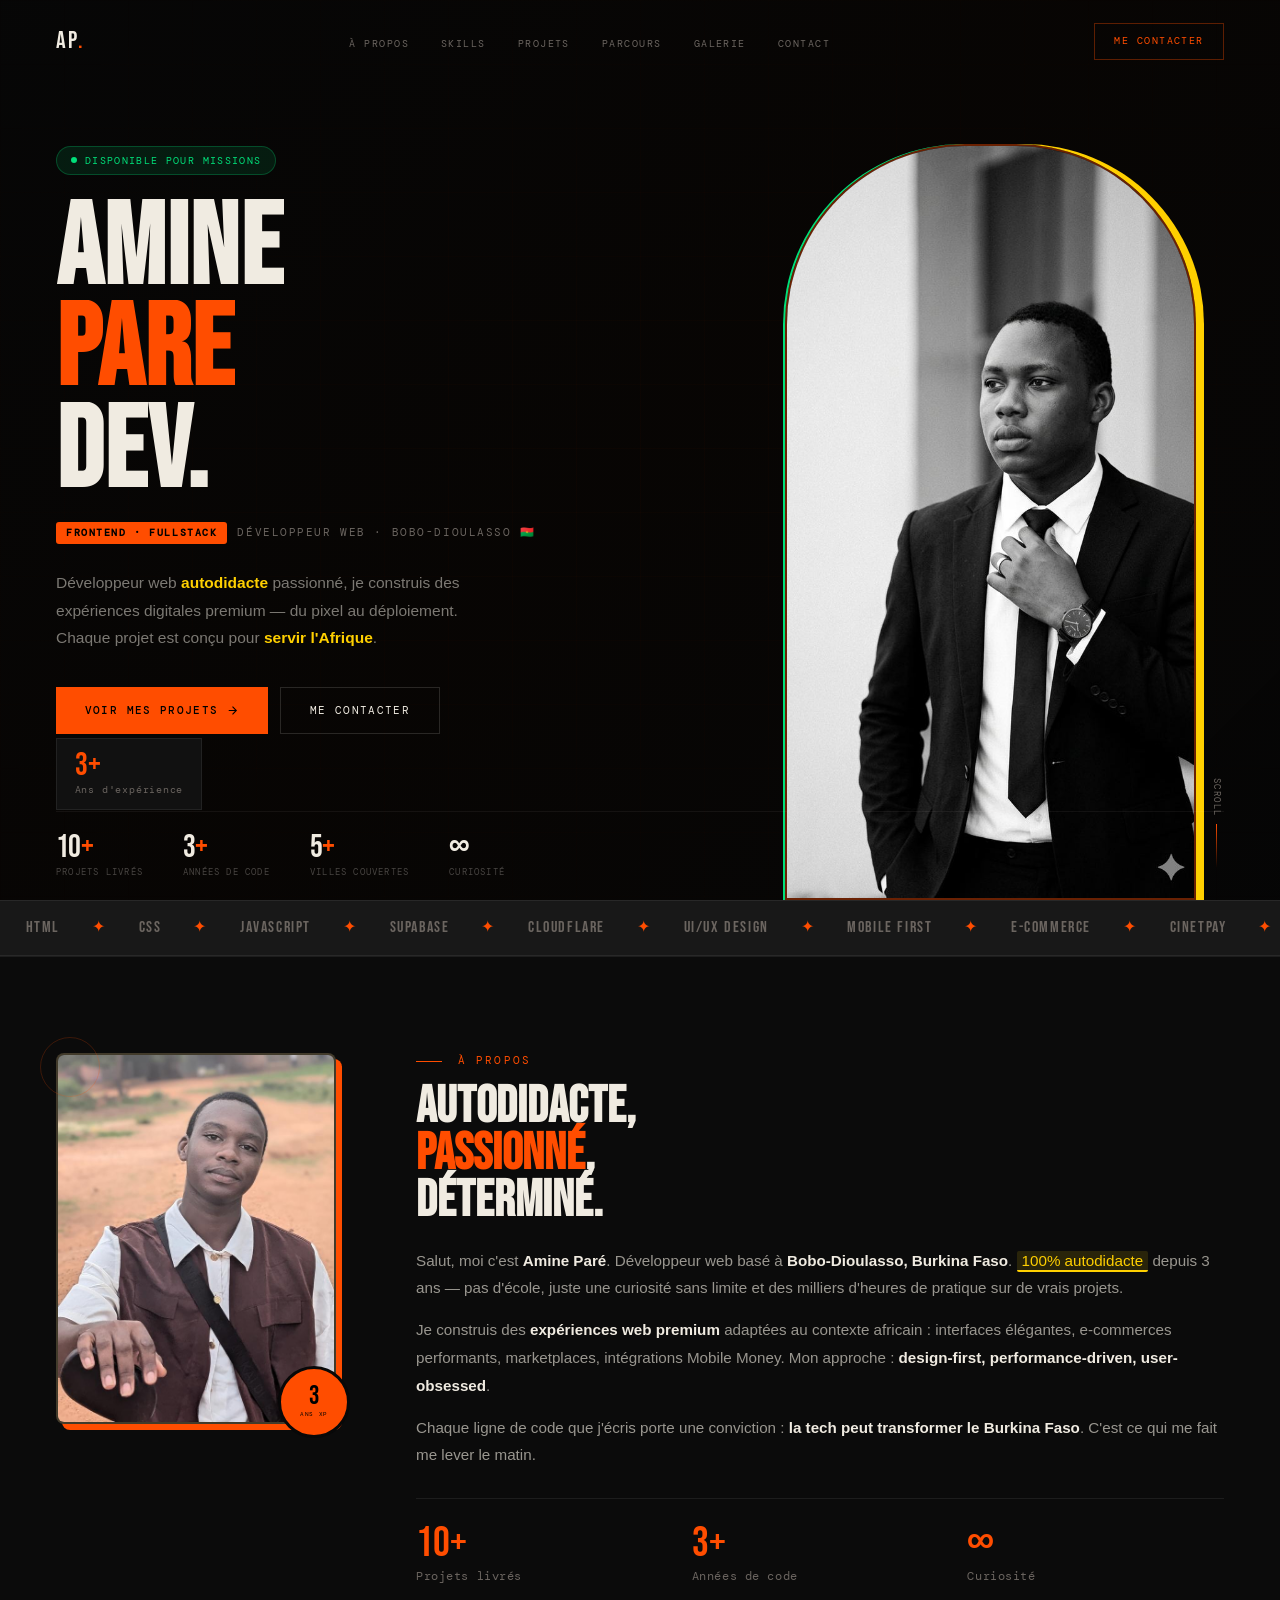
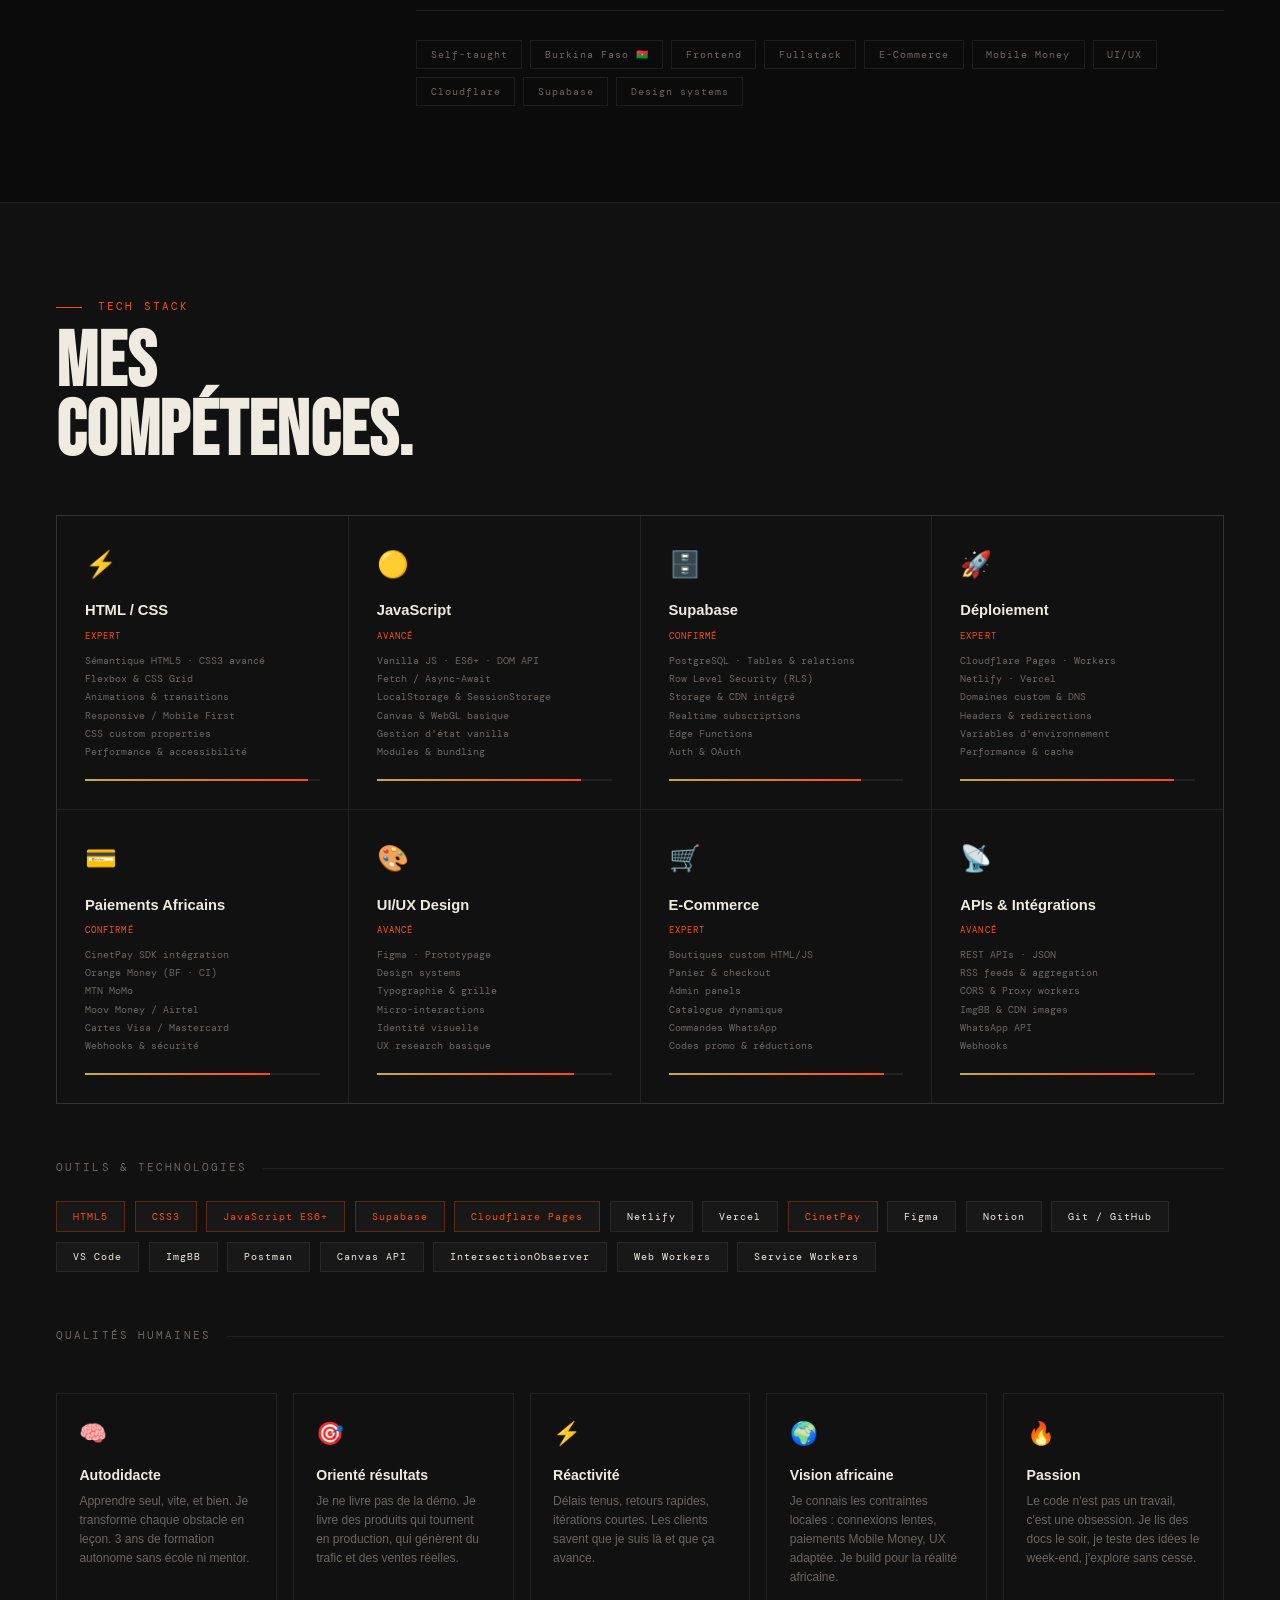
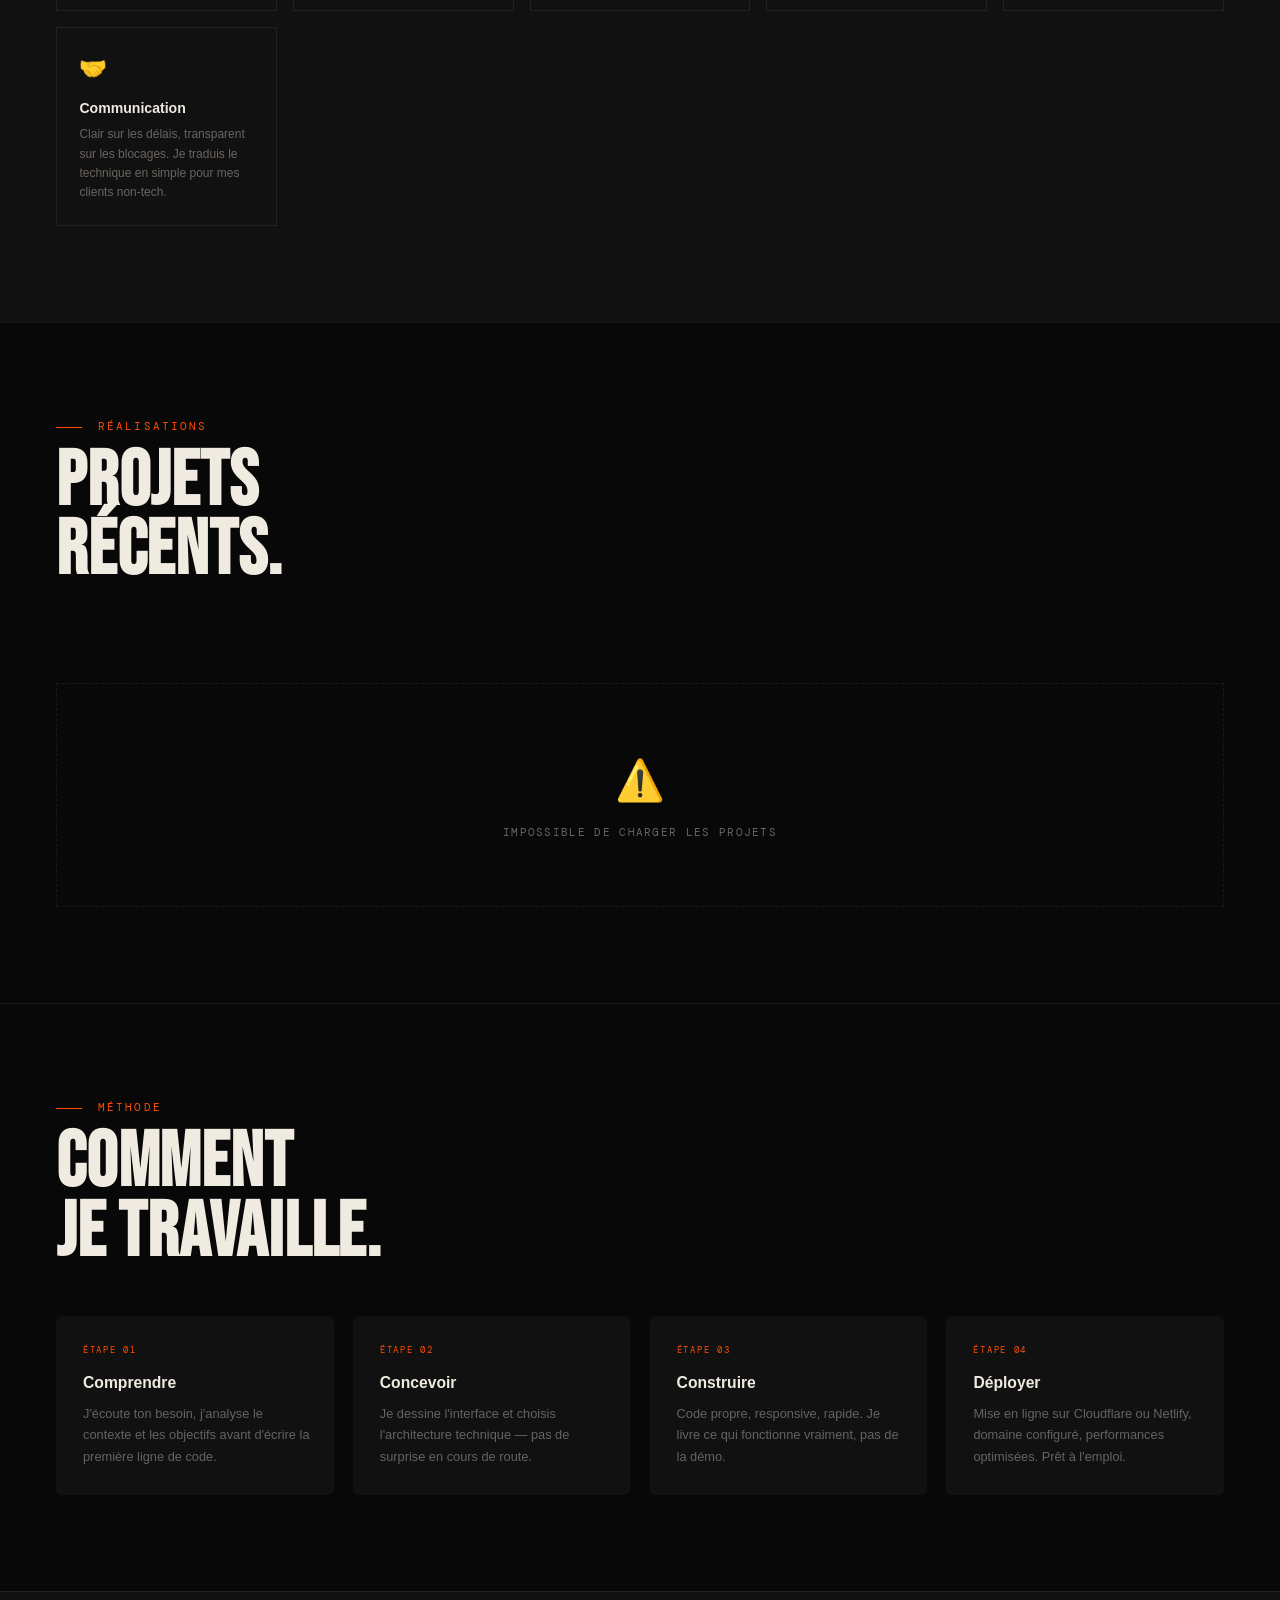
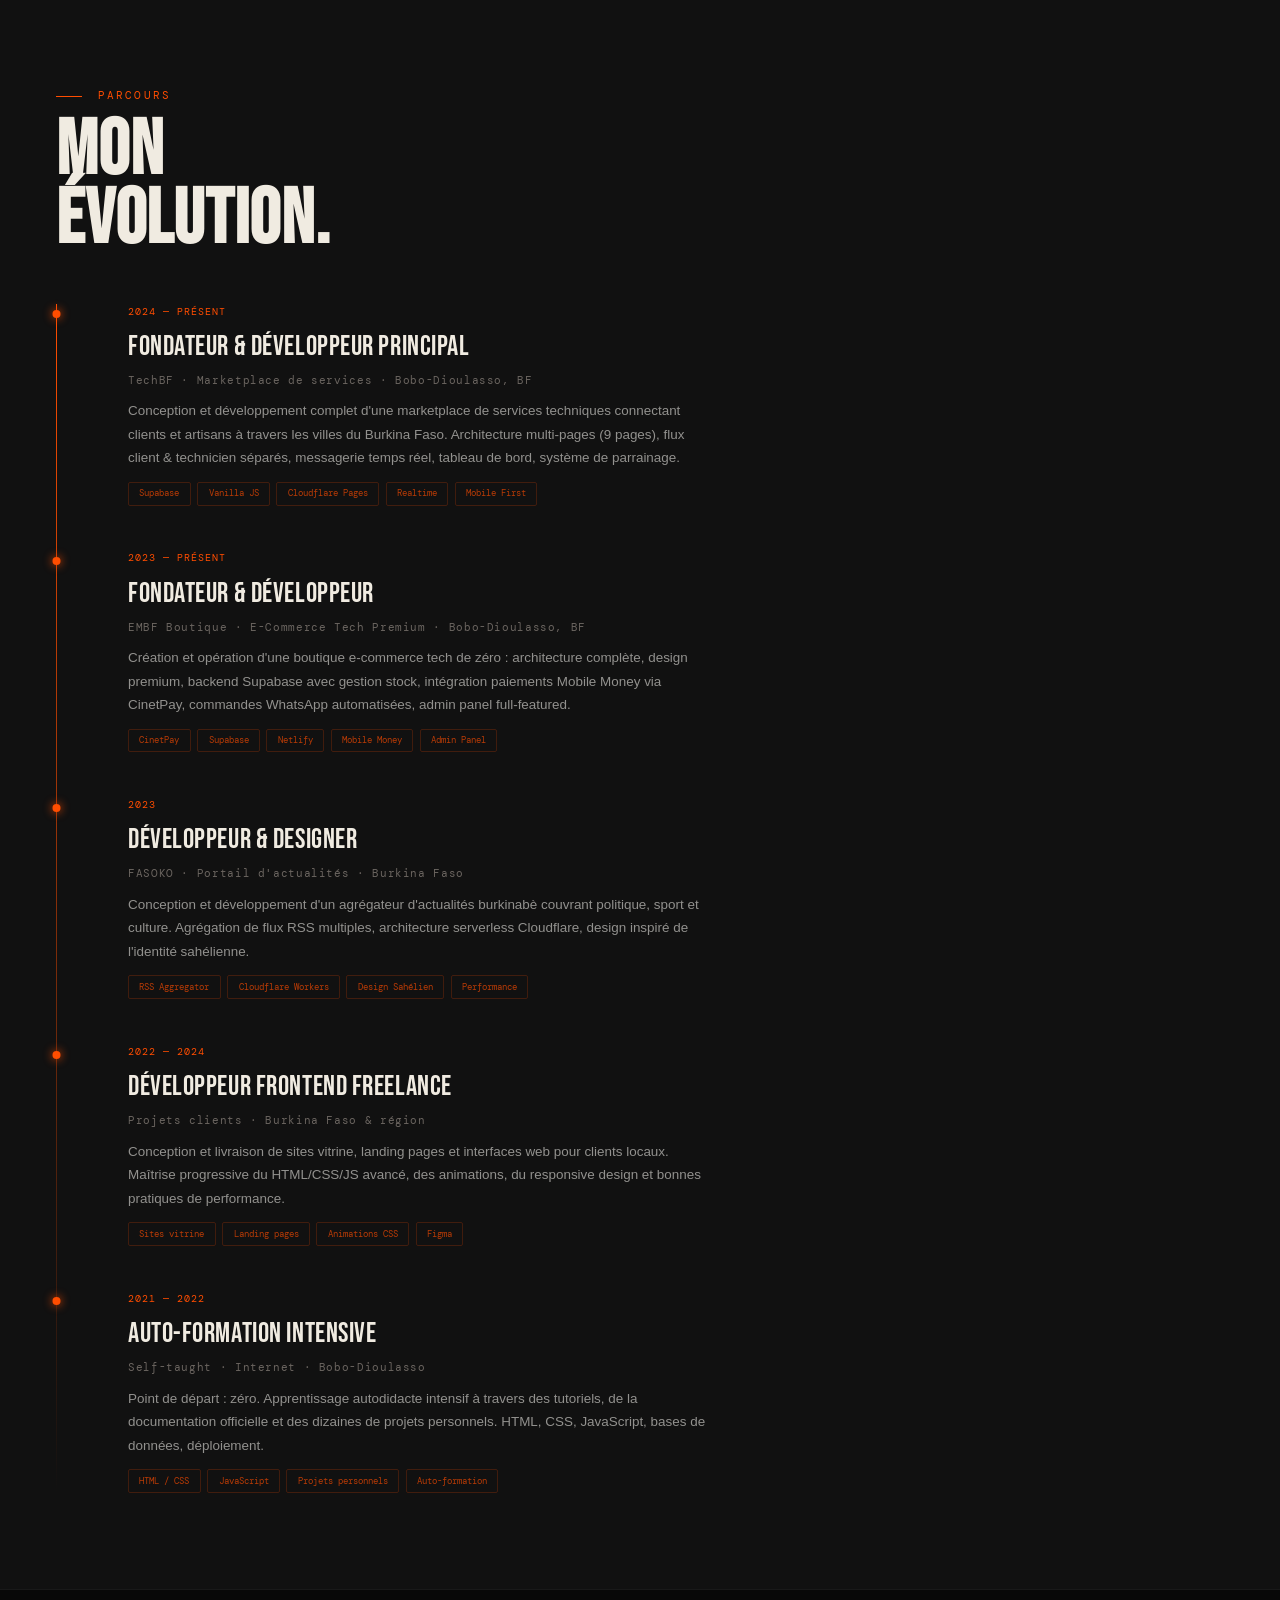
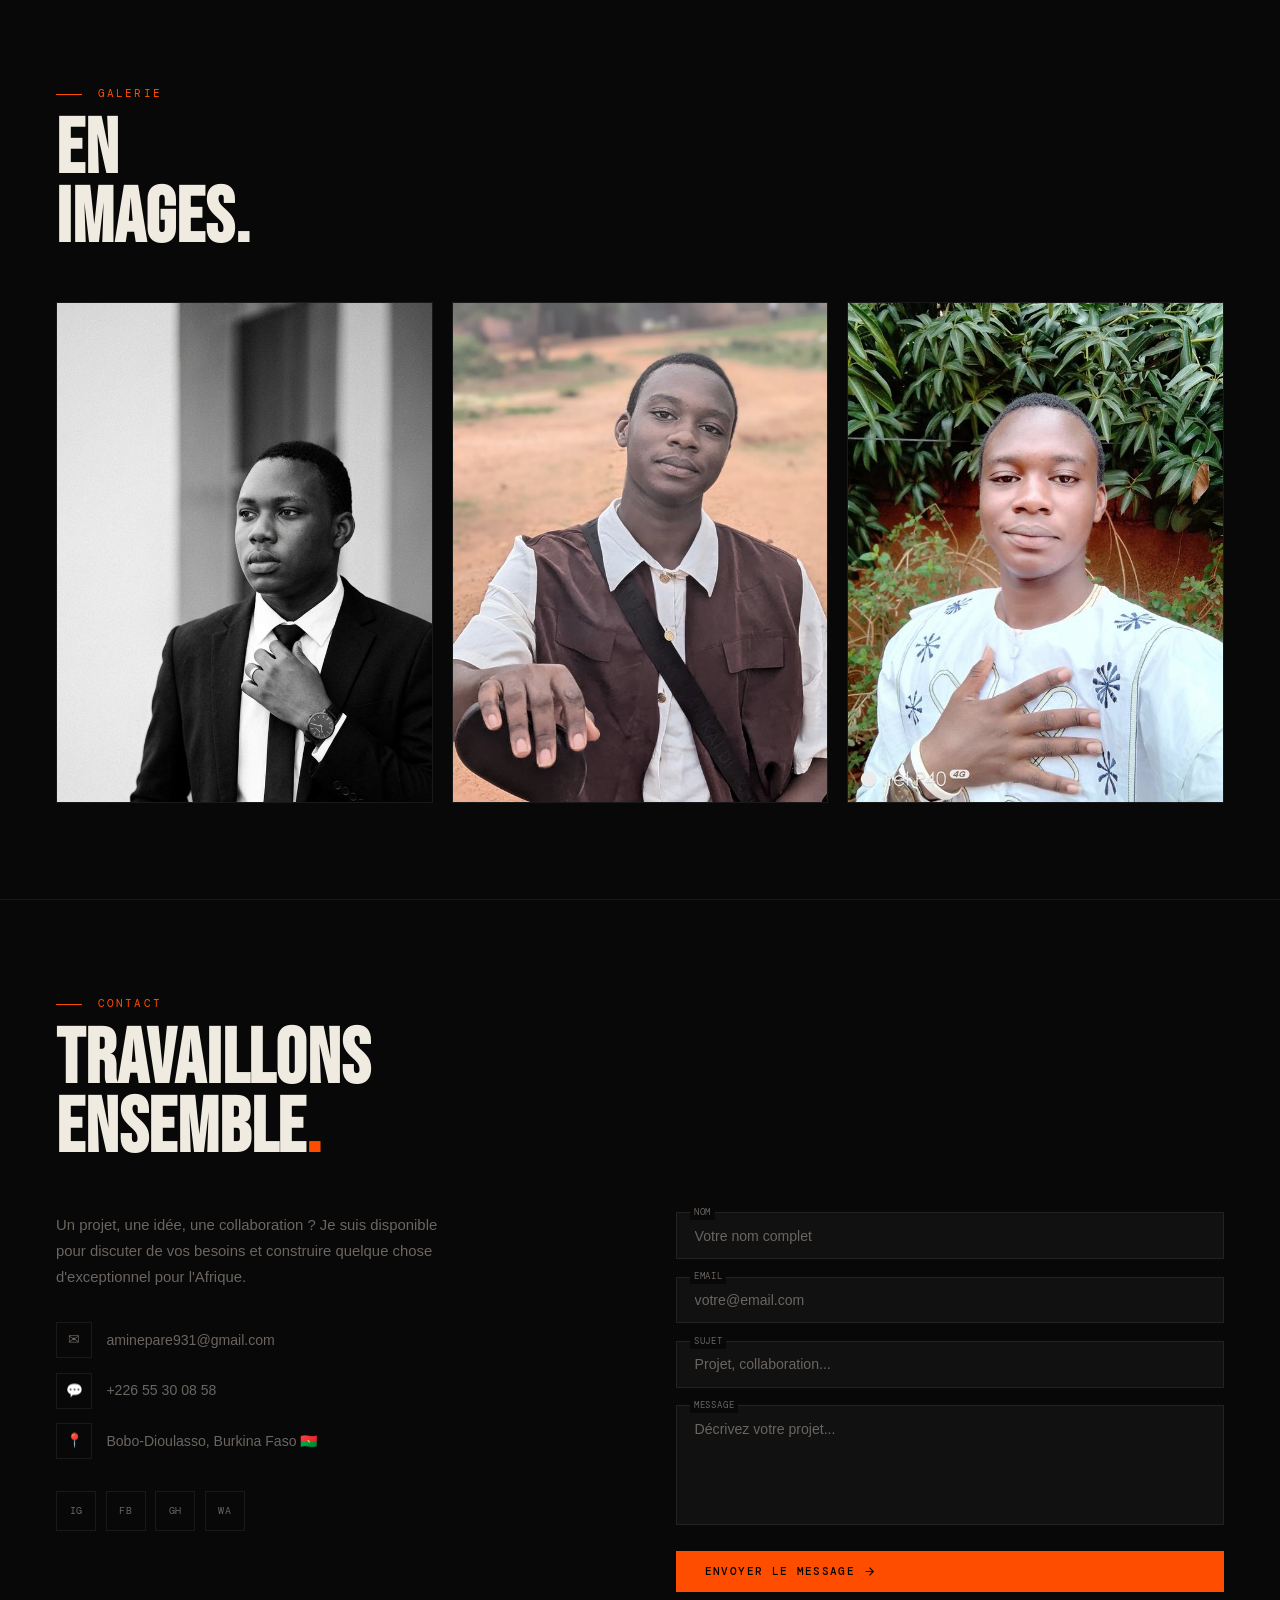
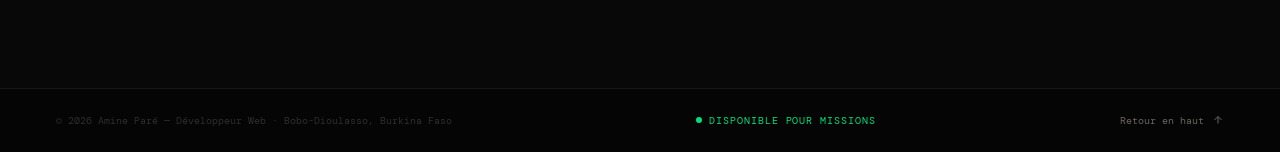
==== commit fc3ca18c: "Update index.html" ====
--- a/index.html
+++ b/index.html
@@ -22,7 +22,7 @@
 
 <!-- VIDEO BG -->
 <video id="video-bg" autoplay loop muted playsinline preload="auto">
-  <source src="assets/bg.mp4" type="video/mp4"/>
+  <source src="bg.mp4" type="video/mp4"/>
 </video>
 <div id="video-overlay"></div>
 
@@ -80,7 +80,7 @@
   </div>
   <div class="hero-right">
     <div class="hero-frame">
-      <img src="assets/hero.jpg" alt="Amine Paré"/>
+      <img src="hero.jpg" alt="Amine Paré"/>
     </div>
   </div>
   <div class="hero-badge-float">
@@ -108,7 +108,7 @@
 <section id="about">
   <div class="about-grid">
     <div class="about-photo-wrap rv">
-      <img class="about-photo-main" src="assets/about1.jpg" alt="Amine Paré"/>
+      <img class="about-photo-main" src="about1.jpg" alt="Amine Paré"/>
       <div class="about-photo-deco"></div>
       <div class="about-badge"><span class="bn">3</span><span class="bl">ans xp</span></div>
     </div>
@@ -260,7 +260,7 @@
   <div class="galerie-grid">
     <div class="galerie-card rv">
       <div class="galerie-img-wrap">
-        <img src="assets/hero.jpg" alt="Amine Paré — Portrait professionnel"/>
+        <img src="hero.jpg" alt="Amine Paré — Portrait professionnel"/>
         <div class="galerie-overlay">
           <span class="galerie-label">Portrait professionnel</span>
         </div>
@@ -268,7 +268,7 @@
     </div>
     <div class="galerie-card rv">
       <div class="galerie-img-wrap">
-        <img src="assets/about1.jpg" alt="Amine Paré — Style décontracté"/>
+        <img src="about1.jpg" alt="Amine Paré — Style décontracté"/>
         <div class="galerie-overlay">
           <span class="galerie-label">Style décontracté</span>
         </div>
@@ -276,7 +276,7 @@
     </div>
     <div class="galerie-card featured rv">
       <div class="galerie-img-wrap">
-        <img src="assets/about2.jpg" alt="Amine Paré — Tenue traditionnelle"/>
+        <img src="about2.jpg" alt="Amine Paré — Tenue traditionnelle"/>
         <div class="galerie-overlay">
           <span class="galerie-label">Tenue traditionnelle burkinabè</span>
         </div>
